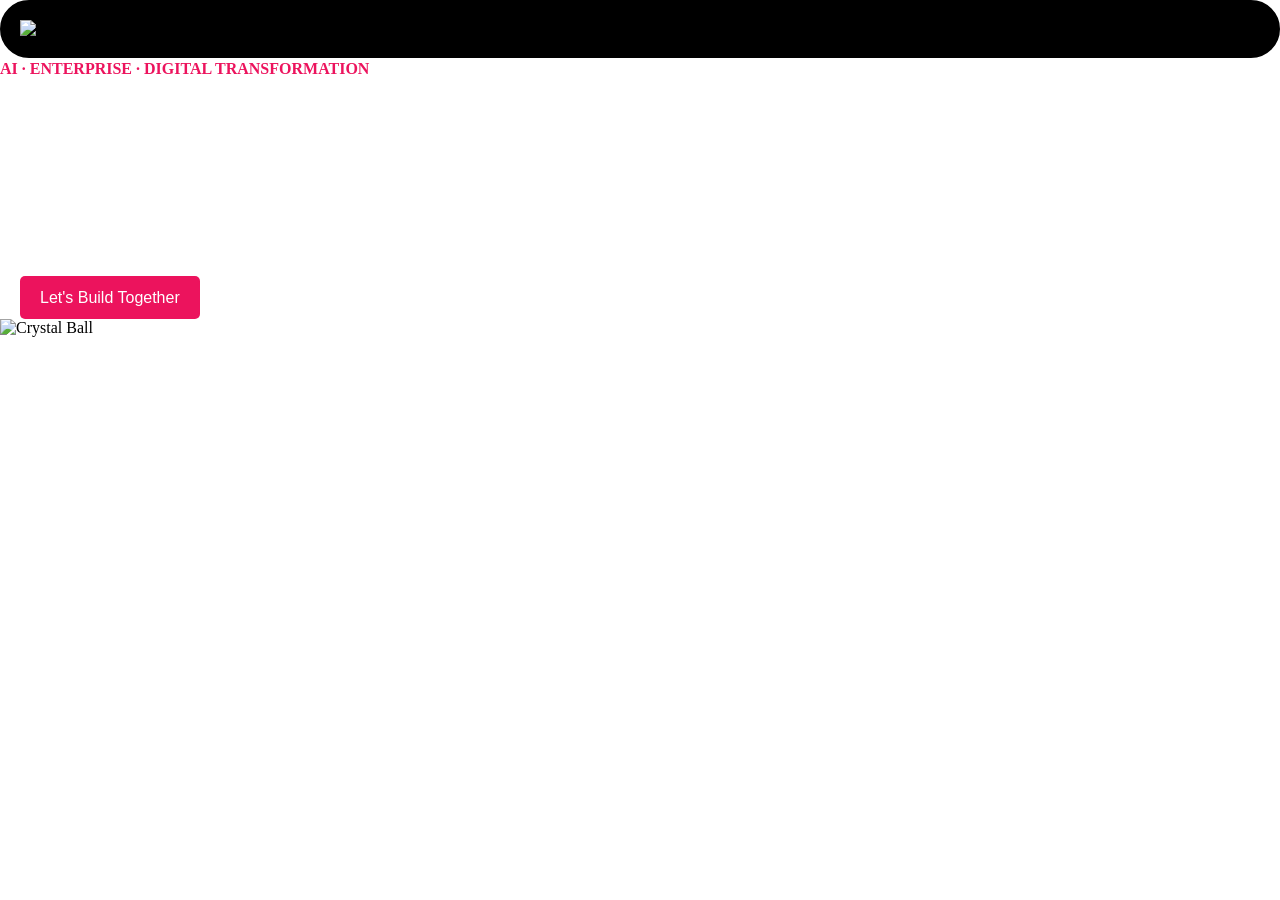
==== HTML/index.html @ 5e0576cd "make nav bar and hero section with some css" ====
<!DOCTYPE html>
<html lang="en">

<head>
    <meta charset="UTF-8">
    <meta name="viewport" content="width=device-width, initial-scale=1.0">
    <title>Horizonxt-Clone</title>
    <link rel="stylesheet" href="../CSS/style.css">
</head>

<body>
    <nav class="nav-bar">
        <div class="logo">
            <img src="https://horizonxt.tech/_next/static/media/logo.3b18220d.svg" alt="horizonXT logo">
        </div>
        <div class="menu-icon">
            <span></span>
            <span></span>
            <span></span>
        </div>
    </nav>
    <main class="hero-section">
        <div class="container">
            <div class="hero-content">
                <div class="info">
                    <strong class="tagline">AI · ENTERPRISE · DIGITAL TRANSFORMATION</strong>
                    <h1>Digital Transformations,<br>Built with Vision<span class="dot">.</span></h1>
                    <p class="description">
                        We empower ambitious companies to evolve fast — through tailored AI solutions, intuitive platforms, and digital strategies built to scale. We don't just consult, we build futures.
                    </p>
                    <div class="hero-btns">
                        <button class="btn-primary">Let's Build Together</button>
                        <button class="btn-secondary">Explore Services</button>
                    </div>
                </div>
                <div class="hero-image">
                    <img src="https://horizonxt.tech/_next/image?url=%2Fimages%2Fhero%2Fcrystal-ball.png&w=1080&q=75" alt="Crystal Ball">
                </div>
            </div>
        </div>
    </main>
</body>

</html>
---- CSS/style.css ----
*{
    margin: 0;
    padding: 0;
    

}
.nav-bar{
  border:20px solid black;
  border-radius: 40px;
  background-color: black;
  display: flex;
  justify-content: space-between;
  
}

.hero-section {
    background-image: url(https://horizonxt.tech/_next/image?url=%2Fimages%2Fhero%2Fhero-bg.jpg&w=1920&q=75);
    background-size: cover;
    

}
.hero-section .hero-content .crystal-ball img{
    position: relative;
    height: 300px;
    left: 70%;
}
.hero-section .hero-content strong{
      text-transform: uppercase;
    color: #ec135d;
    font-size: 16px;
    font-weight: 700;
    line-height: 22px;
}
.hero-section .hero-content h1{
    font-size: 48px;
    font-weight: 700;
    line-height: 60px;
    color: white;
}
.hero-section .hero-content p{
        letter-spacing: .2px;
    font-family: inherit;
    font-size: 20px;
    font-style: normal;
    font-weight: 500;
    line-height: 28px;
    color: white;

     /* --tw-gradient-position: to right in oklab;
    background-image: linear-gradient(var(--tw-gradient-stops));
    --tw-gradient-from: #b9b8b8;
    --tw-gradient-to: #595959;
    --tw-gradient-stops: var(--tw-gradient-via-stops);
    color: #0000;
    -webkit-background-clip: text;
    background-clip: text;
    display: inline-block; */
}
.hero-section .hero-content .btn{
    display: inline-flex;
     
}
.hero-content .info .hero-btns{

    margin-top: 20px;
    display: flex;
    gap: 20px;
    padding-left: 20px;


}
.hero-btns .btn-primary{
    background-color: #ec135d;
    color: white;
    padding: 10px 20px;
    border: none;
    border-radius: 5px;
    font-size: 16px;
    cursor: pointer;
}
.hero-btns .btn-secondary{
    border: 2px solid var(--border-white);
    color: var(--text-primary);
    cursor: pointer;
    background: 0 0;
    justify-content: center;
    align-items: center;
    padding: 14px 24px;
    transition: all 1.022s cubic-bezier(.25, .46, .45, .94);
    display: flex;
    color: white;
}
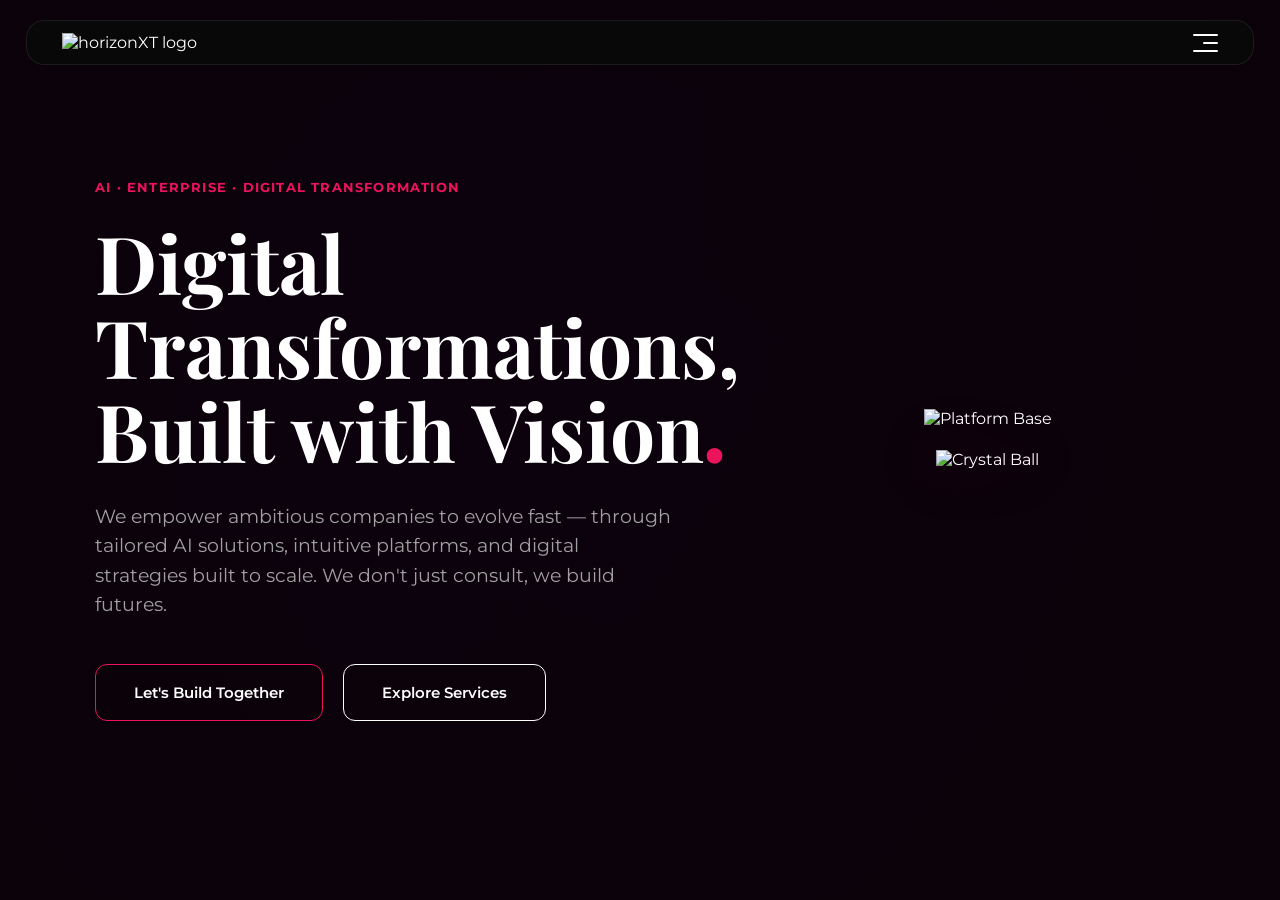
==== commit 2e5fc1d2: "final CSS polish: serif fonts, platform base for ball, and button effects" ====
--- a/HTML/index.html
+++ b/HTML/index.html
@@ -23,18 +23,23 @@
         <div class="container">
             <div class="hero-content">
                 <div class="info">
-                    <strong class="tagline">AI · ENTERPRISE · DIGITAL TRANSFORMATION</strong>
+                    <p class="tagline">AI · ENTERPRISE · DIGITAL TRANSFORMATION</p>
                     <h1>Digital Transformations,<br>Built with Vision<span class="dot">.</span></h1>
                     <p class="description">
                         We empower ambitious companies to evolve fast — through tailored AI solutions, intuitive platforms, and digital strategies built to scale. We don't just consult, we build futures.
                     </p>
                     <div class="hero-btns">
-                        <button class="btn-primary">Let's Build Together</button>
-                        <button class="btn-secondary">Explore Services</button>
+                        <a href="#" class="btn btn-primary">Let's Build Together</a>
+                        <a href="#" class="btn btn-secondary">Explore Services</a>
                     </div>
                 </div>
                 <div class="hero-image">
-                    <img src="https://horizonxt.tech/_next/image?url=%2Fimages%2Fhero%2Fcrystal-ball.png&w=1080&q=75" alt="Crystal Ball">
+                    <div class="ball-container">
+                        <img src="https://horizonxt.tech/_next/image?url=%2Fimages%2Fhero%2Fcrystal-ball.png&w=1080&q=75" alt="Crystal Ball" class="ball">
+                        <div class="platform">
+                            <img src="https://horizonxt.tech/_next/image?url=%2Fimages%2Fhero%2Fcrystal-ball-base.png&w=1080&q=75" alt="Platform Base" class="base">
+                        </div>
+                    </div>
                 </div>
             </div>
         </div>
--- a/CSS/style.css
+++ b/CSS/style.css
@@ -1,96 +1,225 @@
-*{
+﻿@import url('https://fonts.googleapis.com/css2?family=Montserrat:wght@400;500;600;700&family=Playfair+Display:wght@700&display=swap');
+
+* {
     margin: 0;
     padding: 0;
-    
-
-}
-.nav-bar{
-  border:20px solid black;
-  border-radius: 40px;
-  background-color: black;
-  display: flex;
-  justify-content: space-between;
-  
-}
-
+    box-sizing: border-box;
+    font-family: 'Montserrat', sans-serif;
+}
+
+body {
+    background-color: #0b0209;
+    color: white;
+    overflow-x: hidden;
+    background-image: radial-gradient(circle at 10% 20%, rgba(13, 1, 15, 1) 0%, rgba(10, 2, 10, 1) 90%);
+}
+
+.container {
+    max-width: 1250px;
+    margin: 0 auto;
+    padding: 0 40px;
+}
+
+/* Nav Bar Fixes */
+.nav-bar {
+    display: flex;
+    justify-content: space-between;
+    align-items: center;
+    background: rgba(10, 10, 10, 0.85);
+    backdrop-filter: blur(15px);
+    margin: 15px auto;
+    width: 96%;
+    max-width: 1400px;
+    padding: 12px 35px;
+    border-radius: 18px;
+    border: 1px solid rgba(255, 255, 255, 0.08);
+    position: fixed;
+    top: 5px;
+    left: 0;
+    right: 0;
+    z-index: 1000;
+}
+
+.logo img {
+    height: 32px;
+}
+
+.menu-icon {
+    display: flex;
+    flex-direction: column;
+    justify-content: center;
+    align-items: flex-end;
+    gap: 6px;
+    cursor: pointer;
+}
+
+.menu-icon span {
+    display: block;
+    width: 25px;
+    height: 2px;
+    background-color: white;
+    border-radius: 1px;
+}
+
+.menu-icon span:nth-child(2) {
+    width: 15px;
+}
+
+/* Hero Section Refined */
 .hero-section {
-    background-image: url(https://horizonxt.tech/_next/image?url=%2Fimages%2Fhero%2Fhero-bg.jpg&w=1920&q=75);
+    min-height: 100vh;
+    background-image: url('https://horizonxt.tech/_next/image?url=%2Fimages%2Fhero%2Fhero-bg.jpg&w=1920&q=75');
     background-size: cover;
-    
-
-}
-.hero-section .hero-content .crystal-ball img{
-    position: relative;
-    height: 300px;
-    left: 70%;
-}
-.hero-section .hero-content strong{
-      text-transform: uppercase;
+    background-position: center;
+    display: flex;
+    align-items: center;
+    position: relative;
+    overflow: hidden;
+}
+
+.hero-section::after {
+    content: '';
+    position: absolute;
+    inset: 0;
+    background: radial-gradient(circle at center, transparent 0%, rgba(11, 2, 9, 0.8) 100%);
+    pointer-events: none;
+}
+
+.hero-content {
+    display: flex;
+    align-items: center;
+    justify-content: space-between;
+    width: 100%;
+    position: relative;
+    z-index: 2;
+}
+
+.info {
+    flex: 1.2;
+    padding-right: 50px;
+}
+
+.tagline {
     color: #ec135d;
-    font-size: 16px;
     font-weight: 700;
-    line-height: 22px;
-}
-.hero-section .hero-content h1{
-    font-size: 48px;
+    text-transform: uppercase;
+    font-size: 13px;
+    letter-spacing: 1.2px;
+    margin-bottom: 25px;
+    display: block;
+}
+
+.info h1 {
+    font-size: 80px;
+    line-height: 1.05;
     font-weight: 700;
-    line-height: 60px;
-    color: white;
-}
-.hero-section .hero-content p{
-        letter-spacing: .2px;
-    font-family: inherit;
-    font-size: 20px;
-    font-style: normal;
-    font-weight: 500;
-    line-height: 28px;
-    color: white;
-
-     /* --tw-gradient-position: to right in oklab;
-    background-image: linear-gradient(var(--tw-gradient-stops));
-    --tw-gradient-from: #b9b8b8;
-    --tw-gradient-to: #595959;
-    --tw-gradient-stops: var(--tw-gradient-via-stops);
-    color: #0000;
-    -webkit-background-clip: text;
-    background-clip: text;
-    display: inline-block; */
-}
-.hero-section .hero-content .btn{
-    display: inline-flex;
-     
-}
-.hero-content .info .hero-btns{
-
-    margin-top: 20px;
+    margin-bottom: 25px;
+    color: white;
+    font-family: 'Playfair Display', serif;
+}
+
+.info h1 .dot {
+    color: #ec135d;
+}
+
+.description {
+    font-size: 19px;
+    line-height: 1.55;
+    color: #a0a0a0;
+    margin-bottom: 45px;
+    max-width: 580px;
+}
+
+.hero-btns {
     display: flex;
     gap: 20px;
-    padding-left: 20px;
-
-
-}
-.hero-btns .btn-primary{
-    background-color: #ec135d;
-    color: white;
-    padding: 10px 20px;
-    border: none;
-    border-radius: 5px;
-    font-size: 16px;
-    cursor: pointer;
-}
-.hero-btns .btn-secondary{
-    border: 2px solid var(--border-white);
-    color: var(--text-primary);
-    cursor: pointer;
-    background: 0 0;
+}
+
+.btn {
+    text-decoration: none;
+    padding: 18px 38px;
+    border-radius: 12px;
+    font-weight: 600;
+    font-size: 15px;
+    transition: all 0.3s cubic-bezier(0.4, 0, 0.2, 1);
+    display: inline-block;
+}
+
+.btn-primary {
+    background: rgba(11, 2, 9, 0.6);
+    color: white;
+    border: 1.5px solid #ec135d;
+}
+
+.btn-primary:hover {
+    background: #ec135d;
+    box-shadow: 0 0 25px rgba(236, 19, 93, 0.4);
+}
+
+.btn-secondary {
+    background: rgba(11, 2, 9, 0.6);
+    color: white;
+    border: 1.5px solid white;
+}
+
+.btn-secondary:hover {
+    background: white;
+    color: black;
+}
+
+/* Crystal Ball & Platform */
+.hero-image {
+    flex: 1;
+    display: flex;
     justify-content: center;
     align-items: center;
-    padding: 14px 24px;
-    transition: all 1.022s cubic-bezier(.25, .46, .45, .94);
-    display: flex;
-    color: white;
-}
-
-
-
-
+    position: relative;
+}
+
+.ball-container {
+    position: relative;
+    width: 100%;
+    max-width: 550px;
+    text-align: center;
+}
+
+.ball {
+    width: 320px;
+    height: auto;
+    position: relative;
+    z-index: 2;
+    animation: float 5s ease-in-out infinite;
+    filter: drop-shadow(0 0 30px rgba(236, 19, 93, 0.3));
+}
+
+.platform {
+    position: relative;
+    margin-top: -60px;
+    z-index: 1;
+}
+
+.base {
+    width: 550px;
+    height: auto;
+}
+
+@keyframes float {
+    0%, 100% { transform: translateY(0); }
+    50% { transform: translateY(-25px); }
+}
+
+@media (max-width: 992px) {
+    .container { padding: 0 20px; }
+    .hero-content {
+        flex-direction: column;
+        text-align: center;
+        padding-top: 100px;
+    }
+    .info { padding: 0; margin-bottom: 60px; }
+    .info h1 { font-size: 52px; }
+    .description { margin: 0 auto 40px auto; }
+    .hero-btns { justify-content: center; }
+    .ball { width: 240px; }
+    .base { width: 420px; }
+    .platform { margin-top: -45px; }
+}
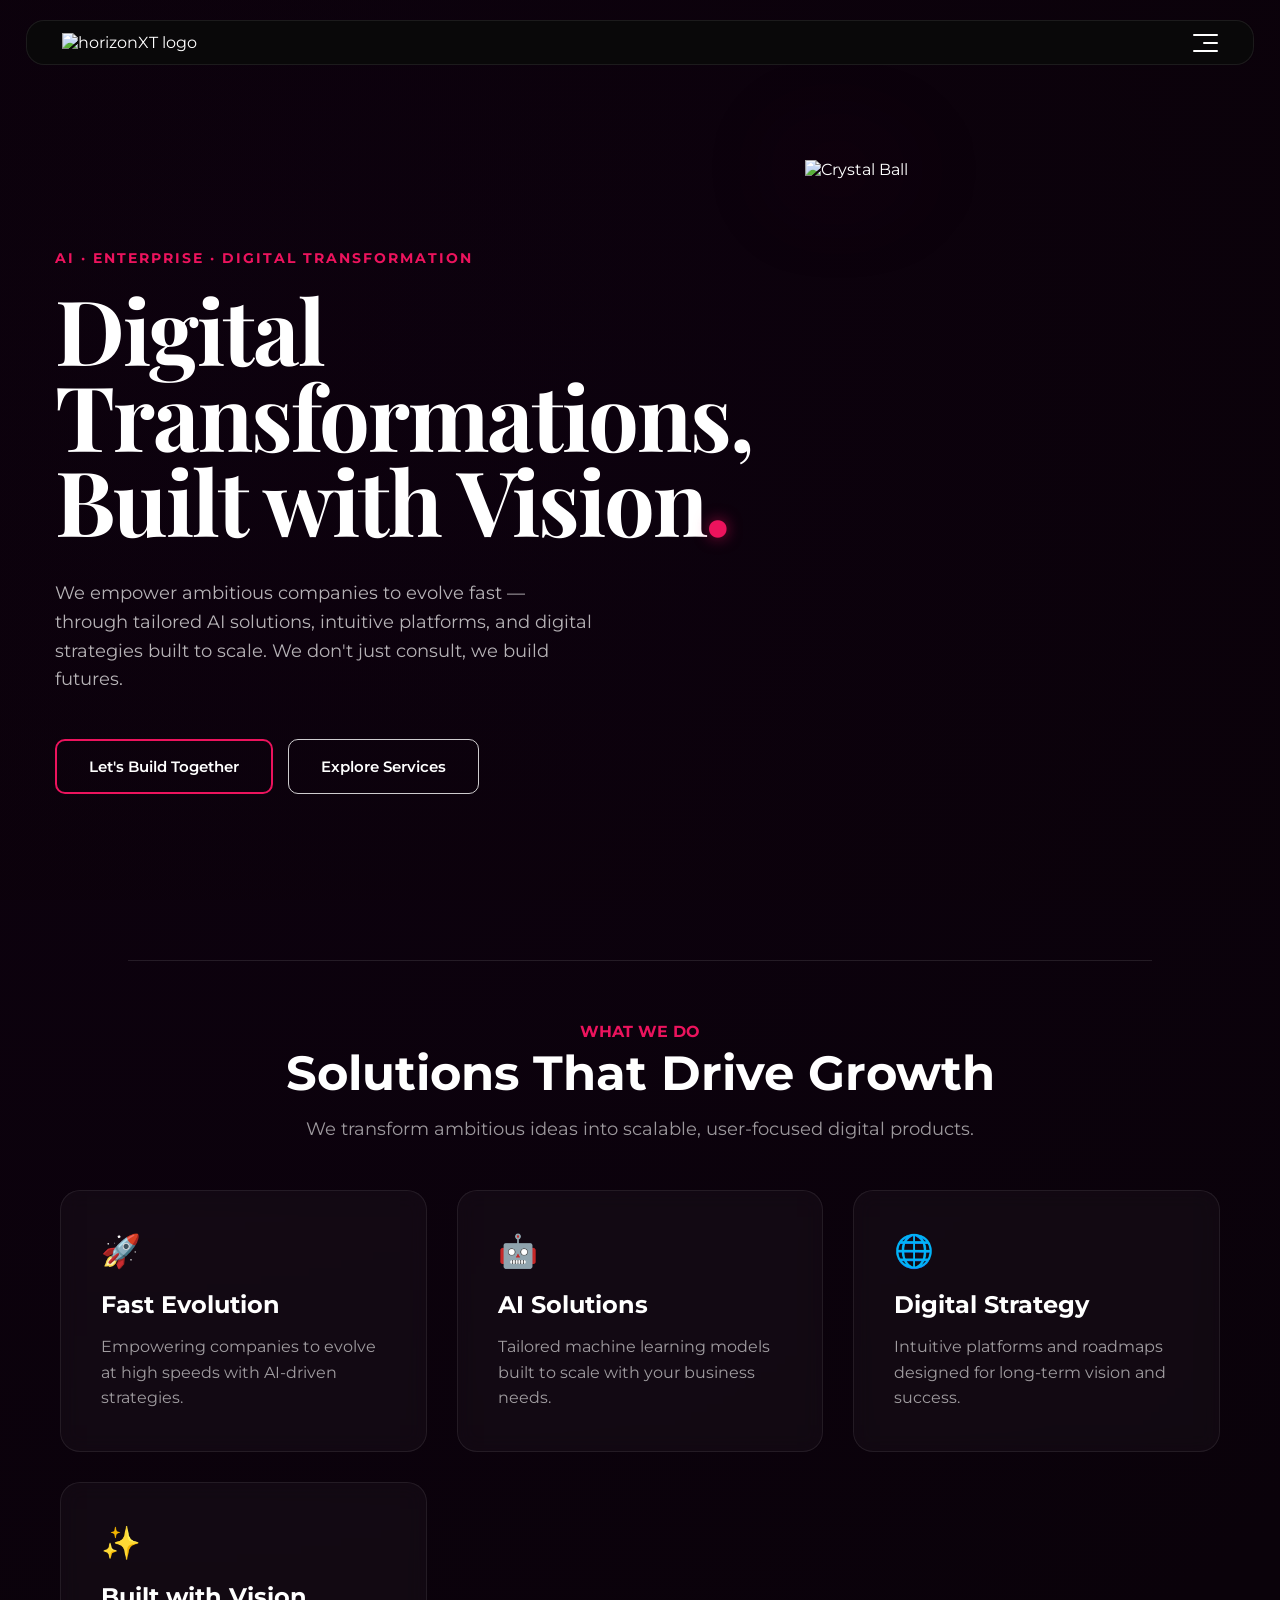
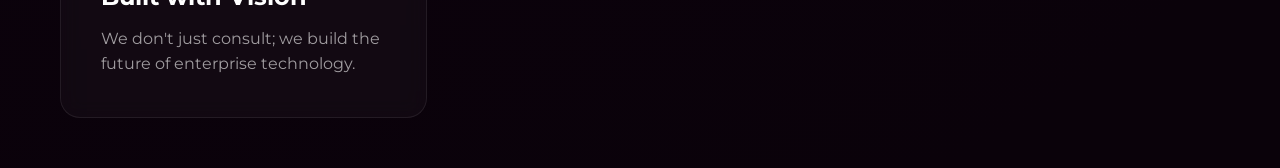
==== commit 1dfae9ee: "fix navbar with some update make hero section and start grid section" ====
--- a/HTML/index.html
+++ b/HTML/index.html
@@ -9,6 +9,7 @@
 </head>
 
 <body>
+    <!-- Nav Bar -->
     <nav class="nav-bar">
         <div class="logo">
             <img src="https://horizonxt.tech/_next/static/media/logo.3b18220d.svg" alt="horizonXT logo">
@@ -19,6 +20,7 @@
             <span></span>
         </div>
     </nav>
+    <!-- Hero Section -->
     <main class="hero-section">
         <div class="container">
             <div class="hero-content">
@@ -29,21 +31,51 @@
                         We empower ambitious companies to evolve fast — through tailored AI solutions, intuitive platforms, and digital strategies built to scale. We don't just consult, we build futures.
                     </p>
                     <div class="hero-btns">
-                        <a href="#" class="btn btn-primary">Let's Build Together</a>
-                        <a href="#" class="btn btn-secondary">Explore Services</a>
+                        <button class="btn btn-primary">Let's Build Together</button>
+                        <button class="btn btn-secondary">Explore Services</button>
                     </div>
                 </div>
                 <div class="hero-image">
-                    <div class="ball-container">
-                        <img src="https://horizonxt.tech/_next/image?url=%2Fimages%2Fhero%2Fcrystal-ball.png&w=1080&q=75" alt="Crystal Ball" class="ball">
-                        <div class="platform">
-                            <img src="https://horizonxt.tech/_next/image?url=%2Fimages%2Fhero%2Fcrystal-ball-base.png&w=1080&q=75" alt="Platform Base" class="base">
+                    
+                        <div class="crystal-ball">
+                            <img src="https://horizonxt.tech/_next/image?url=%2Fimages%2Fhero%2Fcrystal-ball.png&w=1080&q=75" alt="Crystal Ball">
                         </div>
-                    </div>
+                    
                 </div>
             </div>
         </div>
     </main>
+    <div class="divider"></div>
+    <div class="section">
+        <div class="txt-center">
+            <h2 class="section-label">What We Do</h2>
+            <h2 class="section-title">Solutions That Drive Growth</h2>
+            <p class="section-description">We transform ambitious ideas into scalable, user-focused digital products.</p>
+        </div>
+        <div class="grid">
+            <div class="grid-item">
+                <span class="icon">🚀</span>
+                <h3>Fast Evolution</h3>
+                <p>Empowering companies to evolve at high speeds with AI-driven strategies.</p>
+            </div>
+            <div class="grid-item">
+                <span class="icon">🤖</span>
+                <h3>AI Solutions</h3>
+                <p>Tailored machine learning models built to scale with your business needs.</p>
+            </div>
+            <div class="grid-item">
+                <span class="icon">🌐</span>
+                <h3>Digital Strategy</h3>
+                <p>Intuitive platforms and roadmaps designed for long-term vision and success.</p>
+            </div>
+            <div class="grid-item">
+                <span class="icon">✨</span>
+                <h3>Built with Vision</h3>
+                <p>We don't just consult; we build the future of enterprise technology.</p>
+            </div>
+        </div>
+    </div>
+
 </body>
 
 </html>
--- a/CSS/style.css
+++ b/CSS/style.css
@@ -67,6 +67,7 @@
 
 /* Hero Section Refined */
 .hero-section {
+  
     min-height: 100vh;
     background-image: url('https://horizonxt.tech/_next/image?url=%2Fimages%2Fhero%2Fhero-bg.jpg&w=1920&q=75');
     background-size: cover;
@@ -75,91 +76,98 @@
     align-items: center;
     position: relative;
     overflow: hidden;
+    padding-top: 100px; /* Space for fixed nav */
 }
 
 .hero-section::after {
     content: '';
     position: absolute;
     inset: 0;
-    background: radial-gradient(circle at center, transparent 0%, rgba(11, 2, 9, 0.8) 100%);
+    background: radial-gradient(circle at center, transparent 0%, rgba(11, 2, 9, 0.4) 100%);
     pointer-events: none;
 }
 
 .hero-content {
-    display: flex;
+      display: flex;
     align-items: center;
     justify-content: space-between;
     width: 100%;
     position: relative;
     z-index: 2;
+    padding-bottom: 50px;
+  
 }
 
 .info {
-    flex: 1.2;
-    padding-right: 50px;
+  margin-top: 8%;
+    flex: 1;
+    padding-right: 20px;
 }
 
 .tagline {
     color: #ec135d;
     font-weight: 700;
     text-transform: uppercase;
-    font-size: 13px;
-    letter-spacing: 1.2px;
-    margin-bottom: 25px;
+    font-size: 14px;
+    letter-spacing: 2px;
+    margin-bottom: 20px;
     display: block;
 }
 
 .info h1 {
-    font-size: 80px;
-    line-height: 1.05;
+    font-size: 90px;
+    letter-spacing: -2px;
+    line-height: 0.95;
     font-weight: 700;
-    margin-bottom: 25px;
+    margin-bottom: 30px;
     color: white;
     font-family: 'Playfair Display', serif;
 }
 
 .info h1 .dot {
     color: #ec135d;
+    text-shadow: 0 0 15px rgba(236, 19, 93, 0.6);
 }
 
 .description {
-    font-size: 19px;
-    line-height: 1.55;
-    color: #a0a0a0;
+    font-size: 18px;
+    line-height: 1.6;
+    color: rgba(255, 255, 255, 0.7);
     margin-bottom: 45px;
-    max-width: 580px;
+    max-width: 540px;
 }
 
 .hero-btns {
     display: flex;
-    gap: 20px;
+    gap: 15px;
 }
 
 .btn {
     text-decoration: none;
-    padding: 18px 38px;
-    border-radius: 12px;
+    padding: 16px 32px;
+    border-radius: 10px;
     font-weight: 600;
     font-size: 15px;
-    transition: all 0.3s cubic-bezier(0.4, 0, 0.2, 1);
+    transition: all 0.3s ease;
     display: inline-block;
 }
 
 .btn-primary {
-    background: rgba(11, 2, 9, 0.6);
-    color: white;
-    border: 1.5px solid #ec135d;
+    background: transparent;
+    color: white;
+    border: 2px solid #ec135d;
+
 }
 
 .btn-primary:hover {
     background: #ec135d;
-    box-shadow: 0 0 25px rgba(236, 19, 93, 0.4);
+    box-shadow: 0 0 20px rgba(236, 19, 93, 0.4);
 }
 
 .btn-secondary {
-    background: rgba(11, 2, 9, 0.6);
-    color: white;
-    border: 1.5px solid white;
+    background: transparent;
+    color: white;
+    border: 1px solid rgba(255, 255, 255, 0.8);
 }
 
 .btn-secondary:hover {
@@ -167,35 +175,195 @@
     color: black;
 }
 
-/* Crystal Ball & Platform */
-.hero-image {
-    flex: 1;
-    display: flex;
-    justify-content: center;
-    align-items: center;
+/* Crystal Ball & Platform Visuals */
+
+.crystal-ball {
     position: relative;
-}
-
-.ball-container {
-    position: relative;
+    z-index: 5;
+    animation: float 4s ease-in-out infinite;
+    width: 420px;
+    height: 700px;
+    margin-bottom: -70px; /* Pull it down onto the platform */
+}
+
+.crystal-ball img {
     width: 100%;
-    max-width: 550px;
+    height: 100%;
+    display: block;
+    filter: drop-shadow(0 0 50px rgba(236, 19, 93, 0.5));
+}
+.divider{
+    height: 1px;
+    background: rgba(255, 255, 255, 0.1);
+    margin: 60px auto;
+    width: 80%;
+}
+.txt-center{
     text-align: center;
 }
-
-.ball {
-    width: 320px;
-    height: auto;
-    position: relative;
-    z-index: 2;
-    animation: float 5s ease-in-out infinite;
-    filter: drop-shadow(0 0 30px rgba(236, 19, 93, 0.3));
-}
-
-.platform {
-    position: relative;
-    margin-top: -60px;
+.section-label{
+   text-transform: uppercase;
+    color: #ec135d;
+    font-size: 16px;
+    font-weight: 700;
+    line-height: 22px;
+}
+.section-title{
+  color: #fff;
+    font-family: var(--font-serif);
+    font-size: 48px;
+    font-style: normal;
+    font-weight: 700;
+    line-height: 60px;
+}
+.section-description {
+    color: rgba(255, 255, 255, 0.6);
+    font-size: 18px;
+    max-width: 700px;
+    margin: 15px auto 50px auto;
+}
+
+.grid {
+    display: grid;
+    grid-template-columns: repeat(auto-fit, minmax(280px, 1fr));
+    gap: 30px;
+    max-width: 1200px;
+    margin: 50px auto;
+    padding: 0 20px;
+}
+
+.grid-item {
+    background: rgba(255, 255, 255, 0.03);
+    border: 1px solid rgba(255, 255, 255, 0.08);
+    border-radius: 20px;
+    padding: 40px;
+    transition: all 0.4s ease;
+    text-align: left;
+    backdrop-filter: blur(10px);
+}
+
+.grid-item:hover {
+    background: rgba(255, 255, 255, 0.06);
+    border-color: #ec135d;
+    transform: translateY(-10px);
+}
+
+.grid-item .icon {
+    font-size: 32px;
+    margin-bottom: 20px;
+    display: block;
+}
+
+.grid-item h3 {
+    color: white;
+    font-size: 24px;
+    margin-bottom: 15px;
+}
+
+.grid-item p {
+    color: rgba(255, 255, 255, 0.6);
+    line-height: 1.6;
+}
+
+
+
+
+
+
+
+
+
+
+
+
+
+
+
+
+
+
+
+
+
+
+
+
+
+
+
+
+
+
+
+
+
+
+
+
+
+
+
+
+/* Float Animation */
+@keyframes float {
+    0% { transform: translateY(0px) rotate(0deg); }
+    50% { transform: translateY(-25px) rotate(1deg); }
+    100% { transform: translateY(0px) rotate(0deg); }
+}
+
+/* Glow Effect behind the ball */
+.visual-container::before {
+    content: '';
+    position: absolute;
+    top: 20%;
+    left: 50%;
+    transform: translate(-50%, -50%);
+    width: 300px;
+    height: 300px;
+    background: radial-gradient(circle, rgba(236, 19, 93, 0.25) 0%, transparent 70%);
     z-index: 1;
+    filter: blur(40px);
+}
+
+/* Responsive adjustments */
+@media (max-width: 1024px) {
+    .info h1 {
+        font-size: 60px;
+    }
+    .hero-content {
+        flex-direction: column;
+        text-align: center;
+        gap: 60px;
+    }
+    .info {
+        padding-right: 0;
+        display: flex;
+        flex-direction: column;
+        align-items: center;
+    }
+    .hero-image {
+        justify-content: center;
+        padding-right: 0;
+    }
+}
+
+@media (max-width: 768px) {
+    .info h1 {
+        font-size: 45px;
+    }
+    .nav-bar {
+        padding: 10px 20px;
+    }
+    .container {
+        padding: 0 20px;
+    }
+    .crystal-ball {
+        width: 280px;
+    }
+    .platform {
+        width: 350px;
+        margin-top: -80px;
+    }
 }
 
 .base {
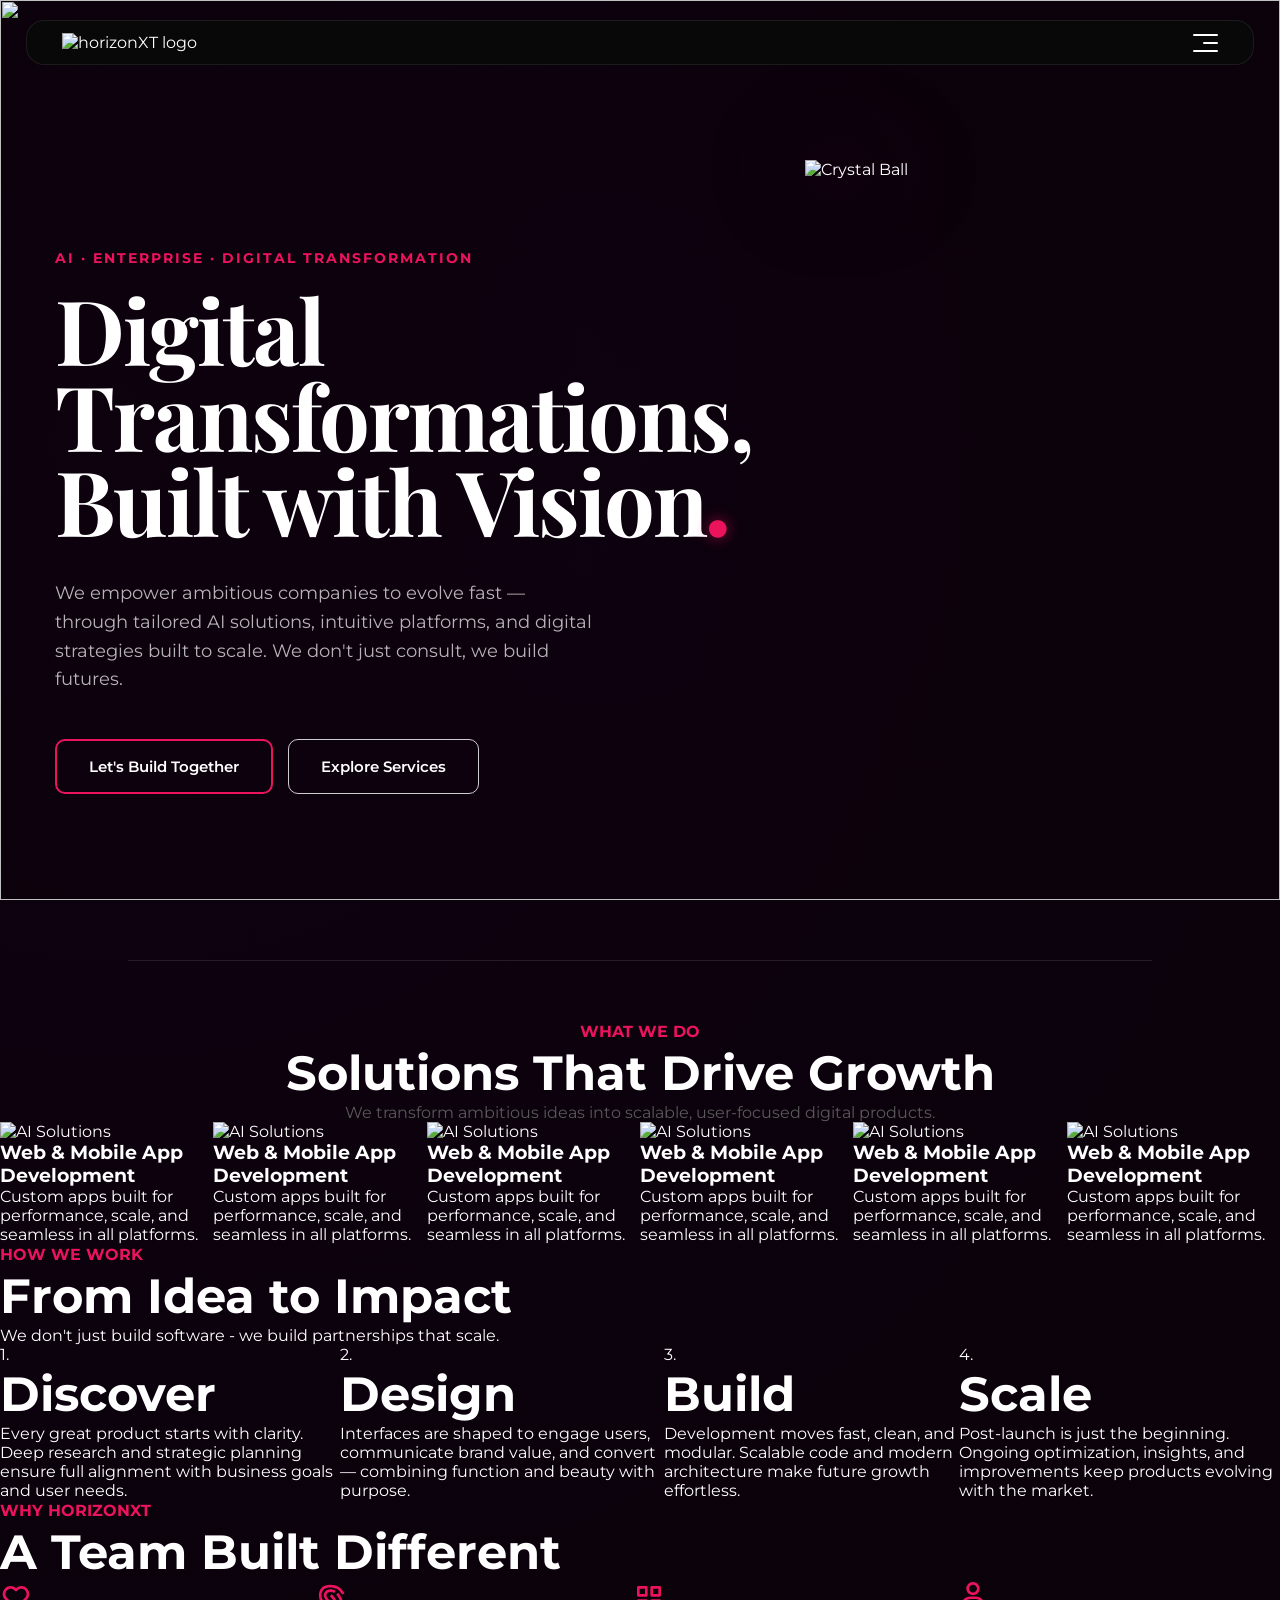
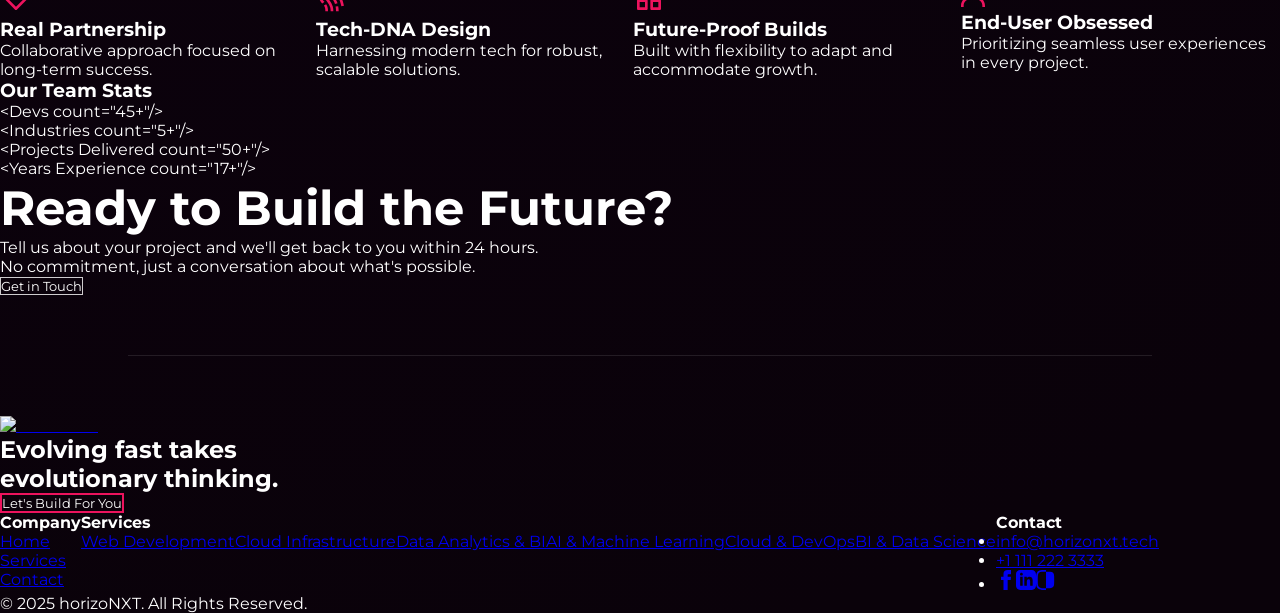
==== commit 8acb1261: "make footer section in html not in css and copy this project code form original project throgh inspe" ====
--- a/HTML/index.html
+++ b/HTML/index.html
@@ -28,7 +28,8 @@
                     <p class="tagline">AI · ENTERPRISE · DIGITAL TRANSFORMATION</p>
                     <h1>Digital Transformations,<br>Built with Vision<span class="dot">.</span></h1>
                     <p class="description">
-                        We empower ambitious companies to evolve fast — through tailored AI solutions, intuitive platforms, and digital strategies built to scale. We don't just consult, we build futures.
+                        We empower ambitious companies to evolve fast — through tailored AI solutions, intuitive
+                        platforms, and digital strategies built to scale. We don't just consult, we build futures.
                     </p>
                     <div class="hero-btns">
                         <button class="btn btn-primary">Let's Build Together</button>
@@ -36,45 +37,474 @@
                     </div>
                 </div>
                 <div class="hero-image">
-                    
-                        <div class="crystal-ball">
-                            <img src="https://horizonxt.tech/_next/image?url=%2Fimages%2Fhero%2Fcrystal-ball.png&w=1080&q=75" alt="Crystal Ball">
-                        </div>
-                    
+
+                    <div class="crystal-ball">
+                        <img src="https://horizonxt.tech/_next/image?url=%2Fimages%2Fhero%2Fcrystal-ball.png&w=1080&q=75"
+                            alt="Crystal Ball">
+                    </div>
+
                 </div>
             </div>
         </div>
     </main>
     <div class="divider"></div>
+    <!-- Content Section -->
     <div class="section">
         <div class="txt-center">
             <h2 class="section-label">What We Do</h2>
             <h2 class="section-title">Solutions That Drive Growth</h2>
-            <p class="section-description">We transform ambitious ideas into scalable, user-focused digital products.</p>
+            <p class="section-description">We transform ambitious ideas into scalable, user-focused digital products.
+            </p>
         </div>
         <div class="grid">
-            <div class="grid-item">
-                <span class="icon">🚀</span>
-                <h3>Fast Evolution</h3>
-                <p>Empowering companies to evolve at high speeds with AI-driven strategies.</p>
-            </div>
-            <div class="grid-item">
-                <span class="icon">🤖</span>
-                <h3>AI Solutions</h3>
-                <p>Tailored machine learning models built to scale with your business needs.</p>
-            </div>
-            <div class="grid-item">
-                <span class="icon">🌐</span>
-                <h3>Digital Strategy</h3>
-                <p>Intuitive platforms and roadmaps designed for long-term vision and success.</p>
-            </div>
-            <div class="grid-item">
-                <span class="icon">✨</span>
-                <h3>Built with Vision</h3>
-                <p>We don't just consult; we build the future of enterprise technology.</p>
+            <div class="card1">
+                <img src="https://horizonxt.tech/_next/image?url=%2Fimages%2Fwhat-we-do%2Fcard-1-raw.png&w=1080&q=75"
+                    alt="AI Solutions">
+                <h3>Web & Mobile App Development</h3>
+                <p>Custom apps built for performance, scale, and seamless in all platforms.</p>
+            </div>
+            <div class="card2">
+                <img src="https://horizonxt.tech/_next/image?url=%2Fimages%2Fservices%2Fconsulting.jpg&w=1080&q=75"
+                    alt="AI Solutions">
+                <h3>Web & Mobile App Development</h3>
+                <p>Custom apps built for performance, scale, and seamless in all platforms.</p>
+            </div>
+            <div class="card3">
+                <img src="	https://horizonxt.tech/_next/image?url=%2Fimages%2Fservices%2Fcloud.jpg&w=1080&q=75"
+                    alt="AI Solutions">
+                <h3>Web & Mobile App Development</h3>
+                <p>Custom apps built for performance, scale, and seamless in all platforms.</p>
+            </div>
+            <br>
+            <div class="card4">
+                <img src="	https://horizonxt.tech/_next/image?url=%2Fimages%2Fservices%2Fcloud.jpg&w=1080&q=75"
+                    alt="AI Solutions">
+                <h3>Web & Mobile App Development</h3>
+                <p>Custom apps built for performance, scale, and seamless in all platforms.</p>
+            </div>
+            <div class="card5">
+                <img src="	https://horizonxt.tech/_next/image?url=%2Fimages%2Fservices%2Fai.jpg&w=1080&q=75"
+                    alt="AI Solutions">
+                <h3>Web & Mobile App Development</h3>
+                <p>Custom apps built for performance, scale, and seamless in all platforms.</p>
+            </div>
+            <div class="card6">
+                <img src="https://horizonxt.tech/_next/image?url=%2Fimages%2Fservices%2Fsecurity.jpg&w=1080&q=75"
+                    alt="AI Solutions">
+                <h3>Web & Mobile App Development</h3>
+                <p>Custom apps built for performance, scale, and seamless in all platforms.</p>
             </div>
         </div>
     </div>
+    <!-- Section -->
+    <section id="how-we-do-it">
+        <div class="content-container relative h-full flex flex-col items-center gap-5 md:gap-8 lg:gap-10">
+            <div class="text-center"><strong class="section-label">HOW WE WORK</strong>
+                <h2 class="section-title mb-4">From Idea to Impact</h2>
+                <p class="text-gradient section-decription">We don't just build software - we build partnerships that
+                    scale.</p>
+            </div>
+            <div class="grid grid-cols-1 md:grid-cols-2 lg:grid-cols-4 gap-y-5 lg:gap-[24px] w-full lg:w-auto">
+                <div
+                    class="group flex flex-col justify-between gap-y-4 h-auto w-auto md:h-[230px] lg:h-[257px] lg:w-[220px]">
+                    <div
+                        class="origin-top-left transition-all duration-300 ease-out scale-100 md:group-hover:scale-85 flex flex-col gap-y-4">
+                        <div class=""><span
+                                class="font-heading font-bold text-2xl md:text-3xl lg:text-4xl leading-7 md:leading-10 lg:leading-12.5 text-white block">1<span
+                                    class="transition-colors duration-300 ease-out text-accent md:text-white md:group-hover:text-accent">.</span></span>
+                            <h3 class="section-title !leading-[100%] md:!leading-[50px]">Discover</h3>
+                        </div>
+                        <p
+                            class="text-sm font-normal text-muted group-hover:text-white md:text-base leading-[130%] md:leading-[22px]">
+                            Every great product starts with clarity. Deep research and strategic planning ensure full
+                            alignment with business goals and user needs.</p>
+                        <div
+                            class="md:w-8 h-0.5 md:bg-white bg-accent rounded-sm transition-all duration-300 ease-out w-full md:group-hover:w-full md:group-hover:bg-accent">
+                        </div>
+                    </div>
+                </div>
+                <div
+                    class="group flex flex-col justify-between gap-y-4 h-auto w-auto md:h-[230px] lg:h-[257px] lg:w-[220px]">
+                    <div
+                        class="origin-top-left transition-all duration-300 ease-out scale-100 md:group-hover:scale-85 flex flex-col gap-y-4">
+                        <div class=""><span
+                                class="font-heading font-bold text-2xl md:text-3xl lg:text-4xl leading-7 md:leading-10 lg:leading-12.5 text-white block">2<span
+                                    class="transition-colors duration-300 ease-out text-accent md:text-white md:group-hover:text-accent">.</span></span>
+                            <h3 class="section-title !leading-[100%] md:!leading-[50px]">Design</h3>
+                        </div>
+                        <p
+                            class="text-sm font-normal text-muted group-hover:text-white md:text-base leading-[130%] md:leading-[22px]">
+                            Interfaces are shaped to engage users, communicate brand value, and convert — combining
+                            function and beauty with purpose.</p>
+                        <div
+                            class="md:w-8 h-0.5 md:bg-white bg-accent rounded-sm transition-all duration-300 ease-out w-full md:group-hover:w-full md:group-hover:bg-accent">
+                        </div>
+                    </div>
+                </div>
+                <div
+                    class="group flex flex-col justify-between gap-y-4 h-auto w-auto md:h-[230px] lg:h-[257px] lg:w-[220px]">
+                    <div
+                        class="origin-top-left transition-all duration-300 ease-out scale-100 md:group-hover:scale-85 flex flex-col gap-y-4">
+                        <div class=""><span
+                                class="font-heading font-bold text-2xl md:text-3xl lg:text-4xl leading-7 md:leading-10 lg:leading-12.5 text-white block">3<span
+                                    class="transition-colors duration-300 ease-out text-accent md:text-white md:group-hover:text-accent">.</span></span>
+                            <h3 class="section-title !leading-[100%] md:!leading-[50px]">Build</h3>
+                        </div>
+                        <p
+                            class="text-sm font-normal text-muted group-hover:text-white md:text-base leading-[130%] md:leading-[22px]">
+                            Development moves fast, clean, and modular. Scalable code and modern architecture make
+                            future growth effortless.</p>
+                        <div
+                            class="md:w-8 h-0.5 md:bg-white bg-accent rounded-sm transition-all duration-300 ease-out w-full md:group-hover:w-full md:group-hover:bg-accent">
+                        </div>
+                    </div>
+                </div>
+                <div
+                    class="group flex flex-col justify-between gap-y-4 h-auto w-auto md:h-[230px] lg:h-[257px] lg:w-[220px]">
+                    <div
+                        class="origin-top-left transition-all duration-300 ease-out scale-100 md:group-hover:scale-85 flex flex-col gap-y-4">
+                        <div class=""><span
+                                class="font-heading font-bold text-2xl md:text-3xl lg:text-4xl leading-7 md:leading-10 lg:leading-12.5 text-white block">4<span
+                                    class="transition-colors duration-300 ease-out text-accent md:text-white md:group-hover:text-accent">.</span></span>
+                            <h3 class="section-title !leading-[100%] md:!leading-[50px]">Scale</h3>
+                        </div>
+                        <p
+                            class="text-sm font-normal text-muted group-hover:text-white md:text-base leading-[130%] md:leading-[22px]">
+                            Post-launch is just the beginning. Ongoing optimization, insights, and improvements keep
+                            products evolving with the market.</p>
+                        <div
+                            class="md:w-8 h-0.5 md:bg-white bg-accent rounded-sm transition-all duration-300 ease-out w-full md:group-hover:w-full md:group-hover:bg-accent">
+                        </div>
+                    </div>
+                </div>
+            </div>
+        </div>
+    </section>
+
+    <section id="what-drives-us">
+        <div class="flex justify-center px-4 md:px-6 lg:px-0">
+            <div class="relative h-auto w-83.75 md:w-full md:max-w-262">
+                <div class="absolute inset-0 -z-10  h-full pointer-events-none"><img alt="" decoding="async"
+                        data-nimg="fill" class="hidden md:block object-contain w-full"
+                        src="/images/global/subtractDesktop.svg"
+                        style="position: absolute; height: 100%; width: 100%; inset: 0px; color: transparent;"><img
+                        alt="" decoding="async" data-nimg="fill" class="block md:hidden object-stretch"
+                        src="/images/global/subtractMobile.svg"
+                        style="position: absolute; height: 100%; width: 100%; inset: 0px; color: transparent;"></div>
+                <div class="relative z-10 flex flex-col items-center gap-y-8 md:gap-y-10 px-5 py-6 md:px-12 md:py-10">
+                    <div class="flex flex-col gap-4 items-center text-center gap-0 pt-6 md:pt-0"><strong
+                            class="section-label">WHY HORIZONXT</strong>
+                        <h2 class="section-title">A Team Built Different</h2>
+                    </div>
+                    <div
+                        class="grid grid-cols-1 sm:grid-cols-2 lg:grid-cols-4 md:gap-x-6 gap-y-8 w-full px-5 pb-6 md:px-0 md:pb-0">
+                        <div
+                            class="flex flex-col items-center gap-3 md:gap-4 transition-all duration-300 ease-out w-[233px] md:w-auto mx-auto">
+                            <div class="flex flex-col items-center gap-4">
+                                <div
+                                    class="w-14 h-14 md:w-[78px] md:h-[78px] flex items-center justify-center transition-all duration-300 ease-out ">
+                                    <div class="
+        relative w-14 h-14 md:w-16 md:h-16
+        transition-all duration-300 ease-out card-border-gradient
+        rotate-45 shrink-0 rounded-[16px] flex items-center justify-center
+        
+      ">
+                                        <div class="flex items-center justify-center -rotate-45 w-8 h-8"><svg
+                                                xmlns="http://www.w3.org/2000/svg" width="32" height="32"
+                                                viewBox="0 0 32 32" fill="none" class="transition-colors duration-300">
+                                                <path
+                                                    d="M16.0006 6.12714C14.5286 4.7858 12.6513 4.0498 10.6726 4.0498C8.56863 4.0498 6.57663 4.88047 5.05529 6.3938C1.91796 9.54447 1.91929 14.4725 5.05796 17.6098L14.834 27.3858C15.0606 27.7845 15.498 28.0418 16.0006 28.0418C16.43 28.0418 16.8126 27.8245 17.0566 27.4965L26.9433 17.6098C30.082 14.4711 30.082 9.54447 26.9406 6.38847C25.4246 4.88047 23.4326 4.0498 21.3286 4.0498C19.3513 4.0498 17.4726 4.7858 16.0006 6.12714ZM25.0553 8.2738C27.1393 10.3685 27.1406 13.6405 25.058 15.7245L16.0006 24.7818L6.94329 15.7245C4.86063 13.6405 4.86196 10.3685 6.94063 8.27914C7.95396 7.27114 9.27929 6.71647 10.6726 6.71647C12.066 6.71647 13.386 7.27114 14.3913 8.27647L15.058 8.94314C15.5793 9.46447 16.422 9.46447 16.9433 8.94314L17.61 8.27647C19.626 6.26447 23.042 6.2698 25.0553 8.2738Z"
+                                                    fill="#EC135D"></path>
+                                            </svg></div>
+                                    </div>
+                                </div>
+                                <h3
+                                    class="font-serif text-lg md:text-[24px] font-extrabold text-center leading-[120%] text-white w-[233px] md:w-auto mx-auto">
+                                    Real Partnership</h3>
+                            </div>
+                            <p
+                                class="text-sm md:text-base leading-[130%] font-medium md:font-normal text-center text-muted md:leading-[22px] tracking-[0.01em] md:tracking-[0.16px] text-clip w-58.25 md:w-auto mx-auto line-clamp-3">
+                                Collaborative approach focused on long-term success.</p>
+                        </div>
+                        <div
+                            class="flex flex-col items-center gap-3 md:gap-4 transition-all duration-300 ease-out w-[233px] md:w-auto mx-auto">
+                            <div class="flex flex-col items-center gap-4">
+                                <div
+                                    class="w-14 h-14 md:w-[78px] md:h-[78px] flex items-center justify-center transition-all duration-300 ease-out ">
+                                    <div class="
+        relative w-14 h-14 md:w-16 md:h-16
+        transition-all duration-300 ease-out card-border-gradient
+        rotate-45 shrink-0 rounded-[16px] flex items-center justify-center
+        
+      ">
+                                        <div class="flex items-center justify-center -rotate-45 w-8 h-8"><svg
+                                                xmlns="http://www.w3.org/2000/svg" width="32" height="32"
+                                                viewBox="0 0 32 32" fill="none" class="transition-colors duration-300">
+                                                <path
+                                                    d="M7.9468 23.5656C9.3308 25.775 9.3308 27.423 9.3308 29.3336H11.9975C11.9975 27.3056 11.9975 25.0083 10.2068 22.1483L7.9468 23.5656ZM22.0028 4.51631C18.6335 2.54697 10.0641 1.23497 5.70546 5.74031C1.2148 10.3816 2.7068 17.8363 5.7068 20.9296C5.86413 21.0923 6.03213 21.235 6.1988 21.3736C6.2948 21.455 6.39346 21.5283 6.47213 21.619L8.46413 19.8456C8.2988 19.659 8.10546 19.4923 7.90546 19.3243C7.80946 19.2443 7.7108 19.1656 7.62013 19.0736C5.4068 16.7923 4.2788 11.051 7.62146 7.59631C10.9881 4.11497 18.3788 5.49097 20.6575 6.82164C24.2455 8.91364 26.1201 12.5656 26.1361 12.599L28.5215 11.4056C28.4348 11.2256 26.2975 7.02031 22.0028 4.51631Z"
+                                                    fill="#EC135D"></path>
+                                                <path
+                                                    d="M12.4533 17.0962C11.0799 15.4162 10.0706 14.0068 10.5973 12.4215C10.9479 11.3748 11.6813 10.6548 12.7799 10.2828C14.4119 9.73616 16.6733 10.0695 18.1666 11.0842L19.6639 8.87882C17.4666 7.38549 14.3546 6.93616 11.9253 7.75749C10.0479 8.39216 8.67859 9.75082 8.06925 11.5788C7.03459 14.6828 9.13458 17.2508 10.3893 18.7855C10.5879 19.0295 10.7759 19.2575 10.9346 19.4682C14.6666 24.4308 14.6666 26.8122 14.6666 29.3335H17.3333C17.3333 26.6188 17.3333 23.5402 13.0653 17.8655C12.8866 17.6282 12.6773 17.3708 12.4533 17.0962ZM20.1746 12.6375C22.6213 14.9895 24.2199 18.5668 25.3599 24.2388L27.9746 23.7122C26.7226 17.4748 24.8866 13.4655 22.0239 10.7148L20.1746 12.6375Z"
+                                                    fill="#EC135D"></path>
+                                                <path
+                                                    d="M15.4085 12.2251L13.9219 14.4384C13.9579 14.4638 17.5365 16.9451 18.9899 22.0704L21.5552 21.3438C19.8232 15.2344 15.5872 12.3451 15.4085 12.2251ZM19.5845 24.6118C19.8645 26.1691 20.0005 27.7131 20.0005 29.3331H22.6672C22.6672 27.5531 22.5179 25.8558 22.2099 24.1398L19.5845 24.6118Z"
+                                                    fill="#EC135D"></path>
+                                            </svg></div>
+                                    </div>
+                                </div>
+                                <h3
+                                    class="font-serif text-lg md:text-[24px] font-extrabold text-center leading-[120%] text-white w-[233px] md:w-auto mx-auto">
+                                    Tech-DNA Design</h3>
+                            </div>
+                            <p
+                                class="text-sm md:text-base leading-[130%] font-medium md:font-normal text-center text-muted md:leading-[22px] tracking-[0.01em] md:tracking-[0.16px] text-clip w-58.25 md:w-auto mx-auto line-clamp-3">
+                                Harnessing modern tech for robust, scalable solutions.</p>
+                        </div>
+                        <div
+                            class="flex flex-col items-center gap-3 md:gap-4 transition-all duration-300 ease-out w-[233px] md:w-auto mx-auto">
+                            <div class="flex flex-col items-center gap-4">
+                                <div
+                                    class="w-14 h-14 md:w-[78px] md:h-[78px] flex items-center justify-center transition-all duration-300 ease-out ">
+                                    <div class="
+        relative w-14 h-14 md:w-16 md:h-16
+        transition-all duration-300 ease-out card-border-gradient
+        rotate-45 shrink-0 rounded-[16px] flex items-center justify-center
+        
+      ">
+                                        <div class="flex items-center justify-center -rotate-45 w-8 h-8"><svg
+                                                xmlns="http://www.w3.org/2000/svg" width="32" height="32"
+                                                viewBox="0 0 32 32" fill="none" class="transition-colors duration-300">
+                                                <path
+                                                    d="M13.3333 4H5.33333C4.59733 4 4 4.59733 4 5.33333V13.3333C4 14.0693 4.59733 14.6667 5.33333 14.6667H13.3333C14.0693 14.6667 14.6667 14.0693 14.6667 13.3333V5.33333C14.6667 4.59733 14.0693 4 13.3333 4ZM12 12H6.66667V6.66667H12V12ZM18.6667 14.6667H26.6667C27.404 14.6667 28 14.0693 28 13.3333V5.33333C28 4.59733 27.404 4 26.6667 4H18.6667C17.9293 4 17.3333 4.59733 17.3333 5.33333V13.3333C17.3333 14.0693 17.9293 14.6667 18.6667 14.6667ZM20 6.66667H25.3333V12H20V6.66667ZM4 26.6667C4 27.4027 4.59733 28 5.33333 28H13.3333C14.0693 28 14.6667 27.4027 14.6667 26.6667V18.6667C14.6667 17.9307 14.0693 17.3333 13.3333 17.3333H5.33333C4.59733 17.3333 4 17.9307 4 18.6667V26.6667ZM6.66667 20H12V25.3333H6.66667V20ZM17.3333 26.6667C17.3333 27.4027 17.9293 28 18.6667 28H26.6667C27.404 28 28 27.4027 28 26.6667V18.6667C28 17.9307 27.404 17.3333 26.6667 17.3333H18.6667C17.9293 17.3333 17.3333 17.9307 17.3333 18.6667V26.6667ZM20 20H25.3333V25.3333H20V20Z"
+                                                    fill="#EC135D"></path>
+                                            </svg></div>
+                                    </div>
+                                </div>
+                                <h3
+                                    class="font-serif text-lg md:text-[24px] font-extrabold text-center leading-[120%] text-white w-[233px] md:w-auto mx-auto">
+                                    Future-Proof Builds</h3>
+                            </div>
+                            <p
+                                class="text-sm md:text-base leading-[130%] font-medium md:font-normal text-center text-muted md:leading-[22px] tracking-[0.01em] md:tracking-[0.16px] text-clip w-58.25 md:w-auto mx-auto line-clamp-3">
+                                Built with flexibility to adapt and accommodate growth.</p>
+                        </div>
+                        <div
+                            class="flex flex-col items-center gap-3 md:gap-4 transition-all duration-300 ease-out w-[233px] md:w-auto mx-auto">
+                            <div class="flex flex-col items-center gap-4">
+                                <div
+                                    class="w-14 h-14 md:w-[78px] md:h-[78px] flex items-center justify-center transition-all duration-300 ease-out ">
+                                    <div class="
+        relative w-14 h-14 md:w-16 md:h-16
+        transition-all duration-300 ease-out card-border-gradient
+        rotate-45 shrink-0 rounded-[16px] flex items-center justify-center
+        
+      ">
+                                        <div class="flex items-center justify-center -rotate-45 w-8 h-8"><svg
+                                                xmlns="http://www.w3.org/2000/svg" width="24" height="25"
+                                                viewBox="0 0 24 25" fill="none" class="transition-colors duration-300">
+                                                <path fill-rule="evenodd" clip-rule="evenodd"
+                                                    d="M5.33333 6.57895C5.33333 2.95132 8.324 0 12 0C15.676 0 18.6667 2.95132 18.6667 6.57895C18.6667 10.2066 15.676 13.1579 12 13.1579C8.324 13.1579 5.33333 10.2066 5.33333 6.57895ZM12 10.5263C9.79086 10.5263 8 8.75902 8 6.57895C8 4.39888 9.79086 2.63158 12 2.63158C14.2091 2.63158 16 4.39888 16 6.57895C16 8.75902 14.2091 10.5263 12 10.5263Z"
+                                                    fill="#EC135D"></path>
+                                                <path
+                                                    d="M24 23.6842V25H21.3333V23.6842C21.3333 20.0566 18.3427 17.1053 14.6667 17.1053H9.33333C5.65733 17.1053 2.66667 20.0566 2.66667 23.6842V25H0V23.6842C0 18.6066 4.18667 14.4737 9.33333 14.4737H14.6667C19.812 14.4737 24 18.6066 24 23.6842Z"
+                                                    fill="#EC135D"></path>
+                                            </svg></div>
+                                    </div>
+                                </div>
+                                <h3
+                                    class="font-serif text-lg md:text-[24px] font-extrabold text-center leading-[120%] text-white w-[233px] md:w-auto mx-auto">
+                                    End-User Obsessed</h3>
+                            </div>
+                            <p
+                                class="text-sm md:text-base leading-[130%] font-medium md:font-normal text-center text-muted md:leading-[22px] tracking-[0.01em] md:tracking-[0.16px] text-clip w-58.25 md:w-auto mx-auto line-clamp-3">
+                                Prioritizing seamless user experiences in every project.</p>
+                        </div>
+                    </div>
+                </div>
+            </div>
+        </div>
+        <div class="flex flex-col items-center gap-y-4 md:gap-y-5">
+            <h3 class="font-serif font-bold md:font-extrabold leading-[120%] text-[28px] text-white">Our Team Stats</h3>
+            <div class="flex flex-col items-center gap-4">
+                <div class="flex items-center flex-col md:flex-row md:flex-wrap justify-center gap-4">
+                    <div class="bg-surface border border-subtle rounded-sm py-2.5 px-3 md:px-6"><span
+                            class="font-medium text-sm md:text-lg leading-7 tracking-[0.2px]"><span
+                                class="text-white">&lt;Devs </span><span class="text-accent">count="</span><span
+                                class="text-success">45+</span><span class="text-accent">"</span><span
+                                class="text-white">/&gt;</span></span></div>
+                    <div class="bg-surface border border-subtle rounded-sm py-2.5 px-3 md:px-6"><span
+                            class="font-medium text-sm md:text-lg leading-7 tracking-[0.2px]"><span
+                                class="text-white">&lt;Industries </span><span class="text-accent">count="</span><span
+                                class="text-success">5+</span><span class="text-accent">"</span><span
+                                class="text-white">/&gt;</span></span></div>
+                </div>
+                <div class="flex items-center flex-col md:flex-row md:flex-wrap justify-center gap-4">
+                    <div class="bg-surface border border-subtle rounded-sm py-2.5 px-3 md:px-6"><span
+                            class="font-medium text-sm md:text-lg md:leading-7 leading-[130%] tracking-[0.14px]"><span
+                                class="text-white">&lt;Projects Delivered </span><span
+                                class="text-accent">count="</span><span class="text-success">50+</span><span
+                                class="text-accent">"</span><span class="text-white">/&gt;</span></span></div>
+                    <div class="bg-surface border border-subtle rounded-sm py-2.5 px-3 md:px-6"><span
+                            class="font-medium text-sm md:text-lg md:leading-7 leading-[130%] tracking-[0.14px]"><span
+                                class="text-white">&lt;Years Experience </span><span
+                                class="text-accent">count="</span><span class="text-success">17+</span><span
+                                class="text-accent">"</span><span class="text-white">/&gt;</span></span></div>
+                </div>
+            </div>
+        </div>
+    </section>
+
+    <section id="cta" class="content-container">
+        <div class="cta-gradient text-center flex flex-col items-center gap-5 md:gap-8">
+            <div class="flex flex-col gap-3 md:gap-y-5">
+                <h2 class="section-title">Ready to Build the Future?</h2>
+                <p
+                    class="text-sm leading-[18.2px] md:leading-[28px] md:text-lg font-medium text-white/90 tracking-[0.14px] md:tracking-[0.2px]">
+                    Tell us about your project and we'll get back to you within 24 hours. <br class="hidden md:block">No
+                    commitment, just a conversation about what's possible.</p>
+            </div><button
+                class="cursor-pointer text-nowrap py-3.5 md:rounded-md rounded-sm px-6 inline-flex items-center justify-center gap-2.5 font-medium transition-all duration-500 h-10 md:h-12 text-sm md:text-base rounded-sm md:rounded-md btn-secondary w-62.5">Get
+                in Touch</button>
+        </div>
+    </section>
+
+    <div class="divider"></div>
+    <!-- Footer Section -->
+    <!-- <footer class="footer">
+
+        <div class="contant-container">
+            <div class="footer-logo">
+                <img src="https://horizonxt.tech/_next/static/media/logo.3b18220d.svg" alt="horizonXT logo">
+            </div>
+            <div class="contant">
+                <h2>Evolving fast takes
+                    evolutionary thinking.</h2>
+                <button class="btn btn-primary">Let's Build Together</button>
+            </div>
+            <div class="menu">
+                <div class="company">
+                    <h3>Company</h3>
+                    <ul>
+                        <li><a href="#">Home</a></li>
+                        <li><a href="#">Services</a></li>
+                        <li><a href="#">Contact</a></li>
+                    </ul>
+                </div>
+                <div class="services">
+                    <h3>Services</h3>
+                    <ul>
+                        Web Development
+
+
+
+
+
+                        <li><a href="#">Cloud Infrastructure</a></li>
+                        <li><a href="#">Data Analytics & BI</a></li>
+                        <li><a href="#">AI & Machine Learning</a></li>
+                        <li><a href="#">Cloud & DevOps</a></li>
+                        <li><a href="#">BI & Data Science</a></li>
+                    </ul>
+                </div>
+                <div class="contact">
+                    <h3>Contact</h3>
+                    <ul>
+
+
+                        <li><a href="#">info@horizonxt.tech</a></li>
+
+                        <li><a href="#">+1 111 222 3333</a></li>
+                    </ul>
+                </div>
+                <div class="text-center ">
+                    <p class="text-xs">© 2025 horizoNXT. <span class="text-accent">All Rights Reserved.</span></p>
+                </div>
+
+
+            </div>
+
+        </div>
+
+    </footer> -->
+    <footer class="bg-black py-6 md:py-[64px]">
+        <div class="content-container">
+            <div class="w-full flex flex-col items-center md:items-start gap-y-8 md:gap-y-12"><a class="block"
+                    href="/"><img alt="horizoNXT" loading="lazy" width="120" height="10" decoding="async" data-nimg="1"
+                        class="mt-1" style="color:transparent" src="/images/logo/logo.svg"></a>
+                <div
+                    class="w-full flex md:flex-row flex-col items-center justify-between text-center md:text-left gap-y-4 md:gap-y-0">
+                    <h2 class="font-serif font-extrabold text-[24px] md:text-[28px] text-white leading-[120%] ">Evolving
+                        fast takes<br>evolutionary thinking<span class="text-accent">.</span></h2><button
+                        class="cursor-pointer text-nowrap py-3.5 md:rounded-md rounded-sm px-6 inline-flex items-center justify-center gap-2.5 font-medium transition-all duration-500 h-10 md:h-12 text-sm md:text-base rounded-sm md:rounded-md btn-primary">Let's
+                        Build For You</button>
+                </div>
+                <div class="w-full h-[1.5px] bg-secondary"></div>
+                <div class="grid grid-cols-1 md:grid-cols-4 gap-6 md:gap-12 ">
+                    <div class="flex flex-col items-center md:items-start text-center">
+                        <h4 class="font-semibold text-md md:text-lg lg:text-xl text-white mb-3 md:mb-5">Company</h4>
+                        <ul class="flex flex-col items-center md:items-start gap-2 md:gap-4">
+                            <li><a class="text-sm font-normal lg:text-base text-white  hover:text-accent transition-colors"
+                                    href="/">Home</a></li>
+                            <li><a class="text-sm font-normal lg:text-base text-white  hover:text-accent transition-colors"
+                                    href="/services">Services</a></li>
+                            <li><a class="text-sm font-normal lg:text-base text-white  hover:text-accent transition-colors"
+                                    href="/contact">Contact</a></li>
+                        </ul>
+                    </div>
+                    <div
+                        class="col-span-1 md:col-span-2 flex flex-col items-center md:items-start text-center md:text-start">
+                        <h4 class="font-semibold text-md md:text-lg lg:text-xl text-white mb-3 md:mb-5">Services</h4>
+                        <div class="grid grid-cols-1 md:grid-cols-2 gap-x-[78px] gap-y-3 md:gap-y-4">
+                            <div><a class="text-sm font-normal lg:text-base text-white  hover:text-accent transition-colors"
+                                    href="/services/web-development">Web Development</a></div>
+                            <div><a class="text-sm font-normal lg:text-base text-white  hover:text-accent transition-colors"
+                                    href="/services/cloud-infrastructure">Cloud Infrastructure</a></div>
+                            <div><a class="text-sm font-normal lg:text-base text-white  hover:text-accent transition-colors"
+                                    href="/services/data-analytics">Data Analytics &amp; BI</a></div>
+                            <div><a class="text-sm font-normal lg:text-base text-white  hover:text-accent transition-colors"
+                                    href="/services/ai-solutions">AI &amp; Machine Learning</a></div>
+                            <div><a class="text-sm font-normal lg:text-base text-white  hover:text-accent transition-colors"
+                                    href="/insights">Cloud &amp; DevOps</a></div>
+                            <div><a class="text-sm font-normal lg:text-base text-white  hover:text-accent transition-colors"
+                                    href="/docs">BI &amp; Data Science</a></div>
+                        </div>
+                    </div>
+                    <div class="flex flex-col items-center md:items-start text-center md:text-start">
+                        <h4 class="font-semibold text-md md:text-lg lg:text-xl text-white mb-3 md:mb-5">Contact</h4>
+                        <ul class="flex flex-col items-center gap-3 md:gap-4">
+                            <li><a href="mailto:info@horizonxt.tech"
+                                    class="text-sm md:text-base lg:text-base text-white hover:text-accent transition-colors">info@horizonxt.tech</a>
+                            </li>
+                            <li><a href="tel:+11112223333"
+                                    class="text-sm md:text-base lg:text-base text-white hover:text-accent transition-colors">+1
+                                    111 222 3333</a></li>
+                            <li class="flex gap-4 mt-2"><a href="#"
+                                    class="text-white hover:text-accent transition-colors"><svg width="20" height="20"
+                                        fill="currentColor" viewBox="0 0 24 24">
+                                        <path
+                                            d="M9 8h-3v4h3v12h5v-12h3.642l.358-4h-4v-1.667c0-.955.192-1.333 1.115-1.333h2.885v-5h-3.808c-3.596 0-5.192 1.583-5.192 4.615v3.385z">
+                                        </path>
+                                    </svg></a><a href="#" class="text-white hover:text-accent transition-colors"><svg
+                                        width="20" height="20" fill="currentColor" viewBox="0 0 24 24">
+                                        <path
+                                            d="M19 0h-14c-2.761 0-5 2.239-5 5v14c0 2.761 2.239 5 5 5h14c2.762 0 5-2.239 5-5v-14c0-2.761-2.238-5-5-5zm-11 19h-3v-11h3v11zm-1.5-12.268c-.966 0-1.75-.79-1.75-1.764s.784-1.764 1.75-1.764 1.75.79 1.75 1.764-.783 1.764-1.75 1.764zm13.5 12.268h-3v-5.604c0-3.368-4-3.113-4 0v5.604h-3v-11h3v1.765c1.396-2.586 7-2.777 7 2.476v6.759z">
+                                        </path>
+                                    </svg></a><a href="#" class="text-white hover:text-accent transition-colors"><svg
+                                        width="20" height="20" fill="currentColor" viewBox="0 0 24 24">
+                                        <path
+                                            d="M12 2.163c3.204 0 3.584.012 4.85.07 3.252.148 4.771 1.691 4.919 4.919.058 1.265.069 1.645.069 4.849 0 3.205-.012 3.584-.069 4.849-.149 3.225-1.664 4.771-4.919 4.919-1.266.058-1.644.07-4.85.07-3.204 0-3.584-.012-4.849-.07-3.26-.149-4.771-1.699-4.919-4.92-.058-1.265-.07-1.644-.07-4.849 0-3.204.013-3.583.07-4.849.149-3.227 1.664-4.771 4.919-4.919 1.266-.057 1.645-.069 4.849-.069zm0-2.163c-3.259 0-3.667.014-4.947.072-4.358.2-6.78 2.618-6.98 6.98-.059 1.281-.073 1.689-.073 4.948 0 3.259.014 3.668.072 4.948.2 4.358 2.618 6.78 6.98 6.98 1.281.058 1.689.072 4.948.072x 3.259 0 3.668-.014 4.948-.072 4.354-.2 6.782-2.618 6.979-6.98.059-1.28.073-1.689.073-4.948 0-3.259-.014-3.667-.072-4.947-.196-4.354-2.617-6.78-6.979-6.98-1.281-.059-1.69-.073-4.949-.073zm0 5.838c-3.403 0-6.162 2.759-6.162 6.162s2.759 6.163 6.162 6.163 6.162-2.759 6.162-6.163c0-3.403-2.759-6.162-6.162-6.162zm0 10.162c-2.209 0-4-1.79-4-4 0-2.209 1.791-4 4-4s4 1.791 4 4c0 2.21-1.791 4-4 4zm6.406-11.845c-.796 0-1.441.645-1.441 1.44s.645 1.44 1.441 1.44c.795 0 1.439-.645 1.439-1.44s-.644-1.44-1.439-1.44z">
+                                        </path>
+                                    </svg></a></li>
+                        </ul>
+                    </div>
+                </div>
+                <div class="text-center w-full">
+                    <p class="text-xs md:text-sm lg:text-base text-white leading-[130%]">© 2025 horizoNXT. <span
+                            class="text-accent">All Rights Reserved.</span></p>
+                </div>
+            </div>
+        </div>
+    </footer>
 
 </body>
 
--- a/CSS/style.css
+++ b/CSS/style.css
@@ -216,53 +216,24 @@
     font-weight: 700;
     line-height: 60px;
 }
-.section-description {
-    color: rgba(255, 255, 255, 0.6);
-    font-size: 18px;
-    max-width: 700px;
-    margin: 15px auto 50px auto;
-}
-
-.grid {
-    display: grid;
-    grid-template-columns: repeat(auto-fit, minmax(280px, 1fr));
-    gap: 30px;
-    max-width: 1200px;
-    margin: 50px auto;
-    padding: 0 20px;
-}
-
-.grid-item {
-    background: rgba(255, 255, 255, 0.03);
-    border: 1px solid rgba(255, 255, 255, 0.08);
-    border-radius: 20px;
-    padding: 40px;
-    transition: all 0.4s ease;
-    text-align: left;
-    backdrop-filter: blur(10px);
-}
-
-.grid-item:hover {
-    background: rgba(255, 255, 255, 0.06);
-    border-color: #ec135d;
-    transform: translateY(-10px);
-}
-
-.grid-item .icon {
-    font-size: 32px;
-    margin-bottom: 20px;
-    display: block;
-}
-
-.grid-item h3 {
-    color: white;
-    font-size: 24px;
-    margin-bottom: 15px;
-}
-
-.grid-item p {
-    color: rgba(255, 255, 255, 0.6);
-    line-height: 1.6;
+.section-description{
+    -tw-gradient-position: to right in oklab;
+    background-image: linear-gradient(var(--tw-gradient-stops));
+        color: #595959;
+    
+    background-clip: text;
+    display: inline-block;
+}
+.grid{
+    display: flex;
+   
+}
+
+.contant-container{
+    display: flex;
+    align-items: center;
+    justify-content: space-between;
+    gap: 40px;
 }
 
 
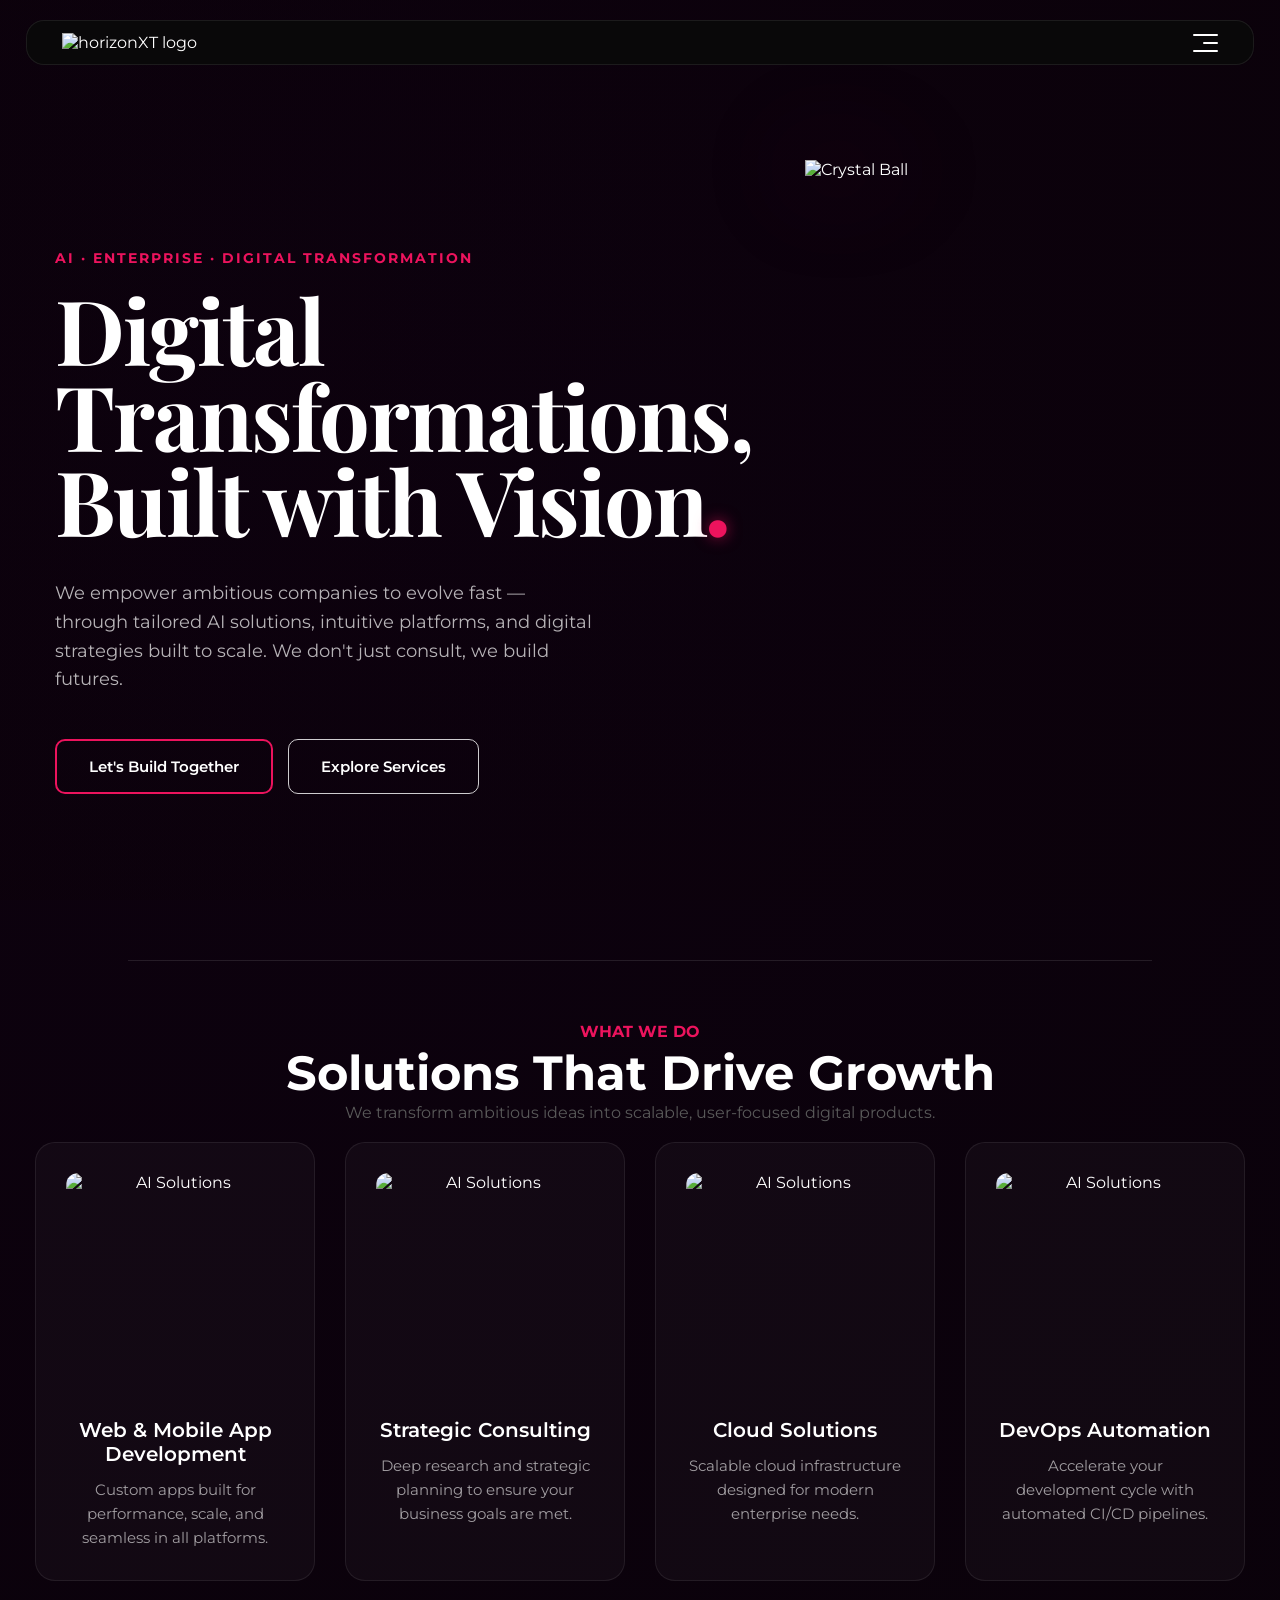
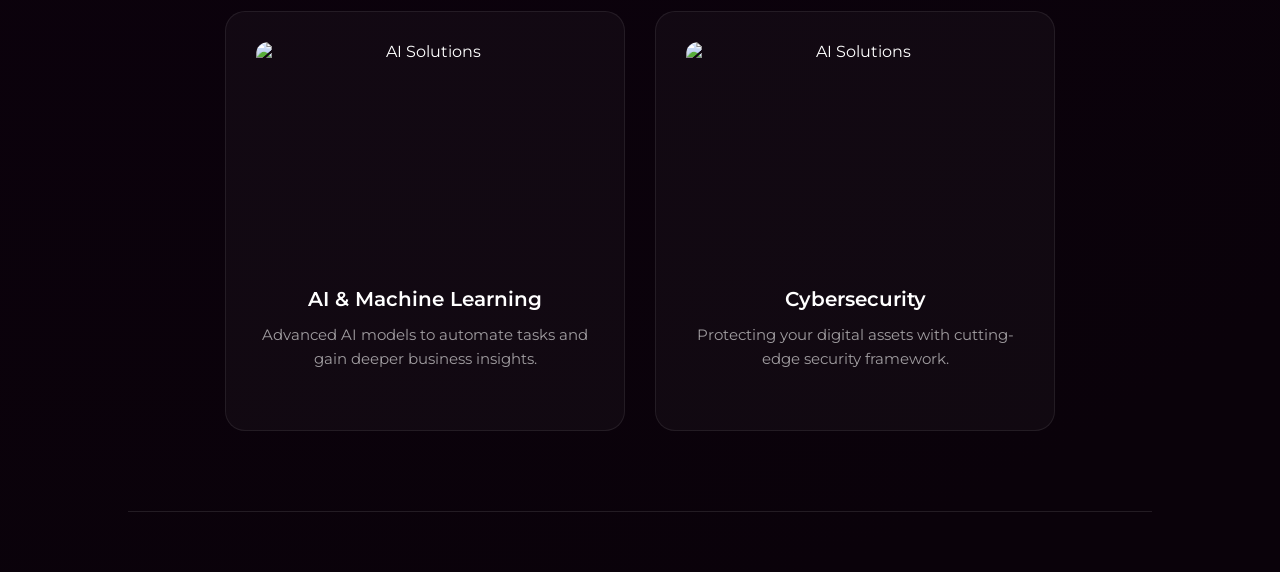
==== commit 92a5932f: "add card with flex box concept" ====
--- a/HTML/index.html
+++ b/HTML/index.html
@@ -56,48 +56,47 @@
             <p class="section-description">We transform ambitious ideas into scalable, user-focused digital products.
             </p>
         </div>
-        <div class="grid">
-            <div class="card1">
+        <div class="flex-container">
+            <div class="card">
                 <img src="https://horizonxt.tech/_next/image?url=%2Fimages%2Fwhat-we-do%2Fcard-1-raw.png&w=1080&q=75"
                     alt="AI Solutions">
                 <h3>Web & Mobile App Development</h3>
                 <p>Custom apps built for performance, scale, and seamless in all platforms.</p>
             </div>
-            <div class="card2">
+            <div class="card">
                 <img src="https://horizonxt.tech/_next/image?url=%2Fimages%2Fservices%2Fconsulting.jpg&w=1080&q=75"
                     alt="AI Solutions">
-                <h3>Web & Mobile App Development</h3>
-                <p>Custom apps built for performance, scale, and seamless in all platforms.</p>
-            </div>
-            <div class="card3">
-                <img src="	https://horizonxt.tech/_next/image?url=%2Fimages%2Fservices%2Fcloud.jpg&w=1080&q=75"
+                <h3>Strategic Consulting</h3>
+                <p>Deep research and strategic planning to ensure your business goals are met.</p>
+            </div>
+            <div class="card">
+                <img src="https://horizonxt.tech/_next/image?url=%2Fimages%2Fservices%2Fcloud.jpg&w=1080&q=75"
                     alt="AI Solutions">
-                <h3>Web & Mobile App Development</h3>
-                <p>Custom apps built for performance, scale, and seamless in all platforms.</p>
-            </div>
-            <br>
-            <div class="card4">
-                <img src="	https://horizonxt.tech/_next/image?url=%2Fimages%2Fservices%2Fcloud.jpg&w=1080&q=75"
+                <h3>Cloud Solutions</h3>
+                <p>Scalable cloud infrastructure designed for modern enterprise needs.</p>
+            </div>
+            <div class="card">
+                <img src="https://horizonxt.tech/_next/image?url=%2Fimages%2Fservices%2Fcloud.jpg&w=1080&q=75"
                     alt="AI Solutions">
-                <h3>Web & Mobile App Development</h3>
-                <p>Custom apps built for performance, scale, and seamless in all platforms.</p>
-            </div>
-            <div class="card5">
-                <img src="	https://horizonxt.tech/_next/image?url=%2Fimages%2Fservices%2Fai.jpg&w=1080&q=75"
+                <h3>DevOps Automation</h3>
+                <p>Accelerate your development cycle with automated CI/CD pipelines.</p>
+            </div>
+            <div class="card">
+                <img src="https://horizonxt.tech/_next/image?url=%2Fimages%2Fservices%2Fai.jpg&w=1080&q=75"
                     alt="AI Solutions">
-                <h3>Web & Mobile App Development</h3>
-                <p>Custom apps built for performance, scale, and seamless in all platforms.</p>
-            </div>
-            <div class="card6">
+                <h3>AI & Machine Learning</h3>
+                <p>Advanced AI models to automate tasks and gain deeper business insights.</p>
+            </div>
+            <div class="card">
                 <img src="https://horizonxt.tech/_next/image?url=%2Fimages%2Fservices%2Fsecurity.jpg&w=1080&q=75"
                     alt="AI Solutions">
-                <h3>Web & Mobile App Development</h3>
-                <p>Custom apps built for performance, scale, and seamless in all platforms.</p>
+                <h3>Cybersecurity</h3>
+                <p>Protecting your digital assets with cutting-edge security framework.</p>
             </div>
         </div>
     </div>
     <!-- Section -->
-    <section id="how-we-do-it">
+    <!-- <section id="how-we-do-it">
         <div class="content-container relative h-full flex flex-col items-center gap-5 md:gap-8 lg:gap-10">
             <div class="text-center"><strong class="section-label">HOW WE WORK</strong>
                 <h2 class="section-title mb-4">From Idea to Impact</h2>
@@ -179,9 +178,9 @@
                 </div>
             </div>
         </div>
-    </section>
-
-    <section id="what-drives-us">
+    </section> -->
+
+    <!-- <section id="what-drives-us">
         <div class="flex justify-center px-4 md:px-6 lg:px-0">
             <div class="relative h-auto w-83.75 md:w-full md:max-w-262">
                 <div class="absolute inset-0 -z-10  h-full pointer-events-none"><img alt="" decoding="async"
@@ -352,9 +351,9 @@
                 </div>
             </div>
         </div>
-    </section>
-
-    <section id="cta" class="content-container">
+    </section> -->
+
+    <!-- <section id="cta" class="content-container">
         <div class="cta-gradient text-center flex flex-col items-center gap-5 md:gap-8">
             <div class="flex flex-col gap-3 md:gap-y-5">
                 <h2 class="section-title">Ready to Build the Future?</h2>
@@ -366,7 +365,7 @@
                 class="cursor-pointer text-nowrap py-3.5 md:rounded-md rounded-sm px-6 inline-flex items-center justify-center gap-2.5 font-medium transition-all duration-500 h-10 md:h-12 text-sm md:text-base rounded-sm md:rounded-md btn-secondary w-62.5">Get
                 in Touch</button>
         </div>
-    </section>
+    </section> -->
 
     <div class="divider"></div>
     <!-- Footer Section -->
@@ -426,7 +425,7 @@
         </div>
 
     </footer> -->
-    <footer class="bg-black py-6 md:py-[64px]">
+    <!-- <footer class="bg-black py-6 md:py-[64px]">
         <div class="content-container">
             <div class="w-full flex flex-col items-center md:items-start gap-y-8 md:gap-y-12"><a class="block"
                     href="/"><img alt="horizoNXT" loading="lazy" width="120" height="10" decoding="async" data-nimg="1"
@@ -504,7 +503,7 @@
                 </div>
             </div>
         </div>
-    </footer>
+    </footer> -->
 
 </body>
 
--- a/CSS/style.css
+++ b/CSS/style.css
@@ -224,18 +224,74 @@
     background-clip: text;
     display: inline-block;
 }
-.grid{
-    display: flex;
-   
-}
-
-.contant-container{
+.flex-container {
+    display: flex;
+    flex-wrap: wrap;
+    justify-content: center;
+    gap: 30px;
+    padding: 20px;
+    max-width: 1250px;
+    
+    margin: 0 auto;
+}
+
+.card {
+    flex: 1 1 250px; /* Grow, Shrink, Basis (Min width before wrapping) */
+    max-width: 400px;
+    min-height: 420px;
+    padding: 30px;
+    background: rgba(255, 255, 255, 0.03);
+    border-radius: 20px;
+    display: flex;
+    flex-direction: column;
+    align-items: center;
+    text-align: center;
+    border: 1px solid rgba(255, 255, 255, 0.08);
+    transition: all 0.3s ease;
+}
+
+.card:hover {
+    transform: translateY(-10px);
+    border-color: #ec135d;
+    background: rgba(255, 255, 255, 0.05);
+    box-shadow: 0 10px 30px rgba(0, 0, 0, 0.5);
+}
+
+.card img {
+    width: 100%;
+    height: 220px;
+    object-fit: cover;
+    margin-bottom: 25px;
+    border-radius: 12px;
+}
+
+.card h3 {
+    font-size: 20px;
+    margin-bottom: 12px;
+    color: white;
+    font-weight: 600;
+}
+
+.card p {
+    font-size: 15px;
+    line-height: 1.6;
+    color: rgba(255, 255, 255, 0.6);
+}
+
+
+/* .card1:hover, .card2:hover, .card3:hover{
+    background: rgba(255, 255, 255, 0.1);
+    transform: translateY(-10px);
+    box-shadow: 0 10px 20px rgba(236, 19, 93, 0.2);
+}    */
+
+/* .contant-container{
     display: flex;
     align-items: center;
     justify-content: space-between;
     gap: 40px;
 }
-
+ */
 
 
 
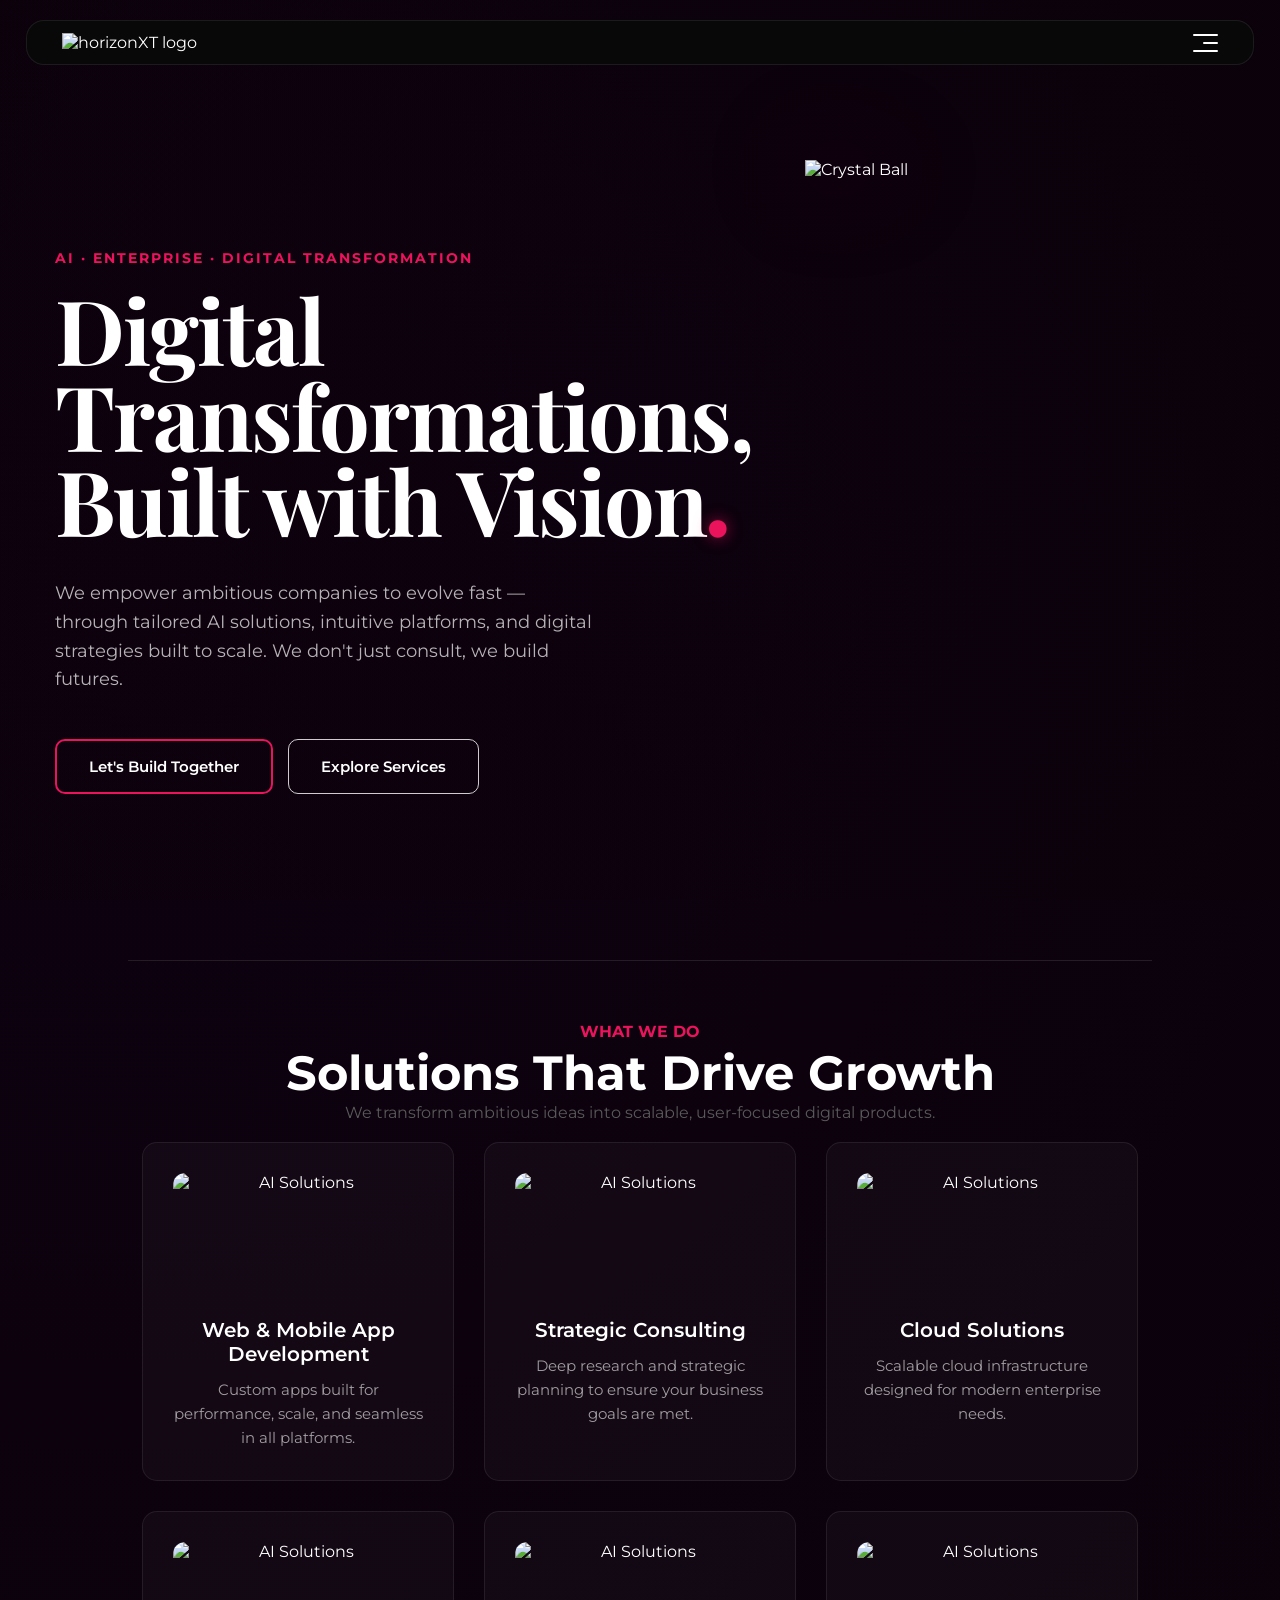
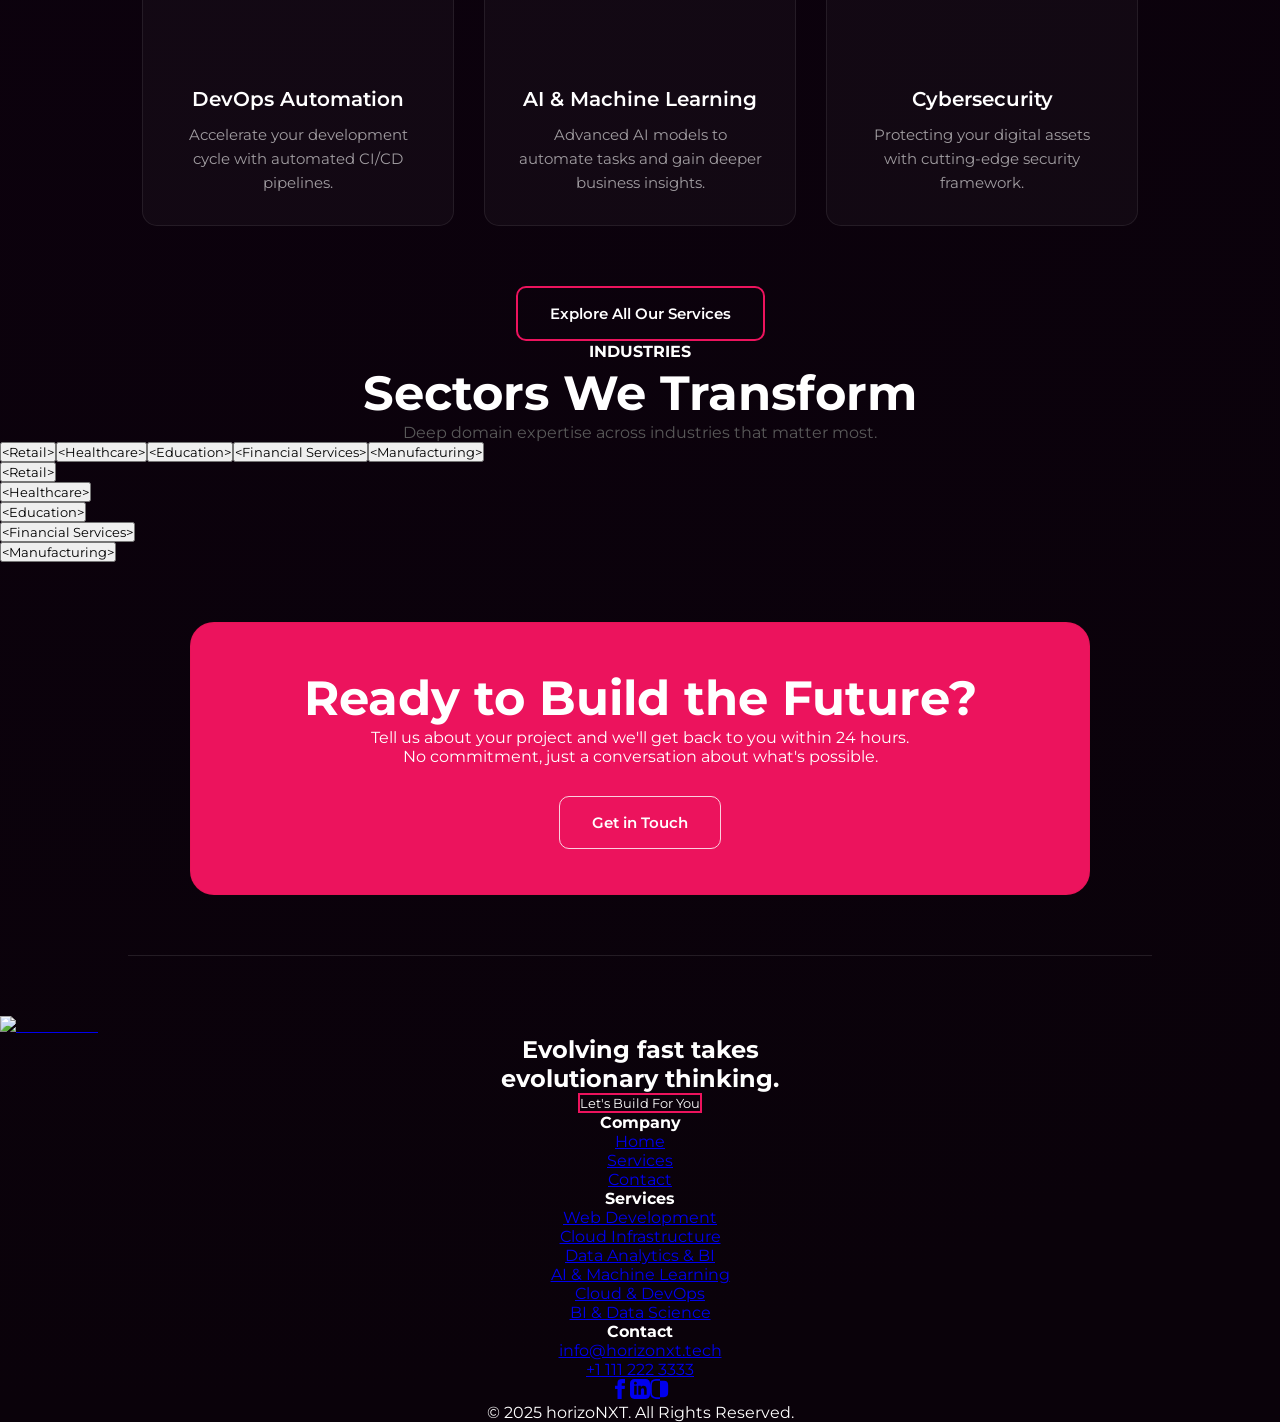
==== commit 68cb5050: "Update Flex Box Card with proper css and add Get in toch section with proper css  after add footer s" ====
--- a/HTML/index.html
+++ b/HTML/index.html
@@ -1,18 +1,18 @@
-<!DOCTYPE html>
+<!doctype html>
 <html lang="en">
 
 <head>
-    <meta charset="UTF-8">
-    <meta name="viewport" content="width=device-width, initial-scale=1.0">
+    <meta charset="UTF-8" />
+    <meta name="viewport" content="width=device-width, initial-scale=1.0" />
     <title>Horizonxt-Clone</title>
-    <link rel="stylesheet" href="../CSS/style.css">
+    <link rel="stylesheet" href="../CSS/style.css" />
 </head>
 
 <body>
     <!-- Nav Bar -->
     <nav class="nav-bar">
         <div class="logo">
-            <img src="https://horizonxt.tech/_next/static/media/logo.3b18220d.svg" alt="horizonXT logo">
+            <img src="https://horizonxt.tech/_next/static/media/logo.3b18220d.svg" alt="horizonXT logo" />
         </div>
         <div class="menu-icon">
             <span></span>
@@ -26,10 +26,13 @@
             <div class="hero-content">
                 <div class="info">
                     <p class="tagline">AI · ENTERPRISE · DIGITAL TRANSFORMATION</p>
-                    <h1>Digital Transformations,<br>Built with Vision<span class="dot">.</span></h1>
+                    <h1>
+                        Digital Transformations,<br />Built with Vision<span class="dot">.</span>
+                    </h1>
                     <p class="description">
-                        We empower ambitious companies to evolve fast — through tailored AI solutions, intuitive
-                        platforms, and digital strategies built to scale. We don't just consult, we build futures.
+                        We empower ambitious companies to evolve fast — through tailored
+                        AI solutions, intuitive platforms, and digital strategies built to
+                        scale. We don't just consult, we build futures.
                     </p>
                     <div class="hero-btns">
                         <button class="btn btn-primary">Let's Build Together</button>
@@ -37,12 +40,10 @@
                     </div>
                 </div>
                 <div class="hero-image">
-
                     <div class="crystal-ball">
                         <img src="https://horizonxt.tech/_next/image?url=%2Fimages%2Fhero%2Fcrystal-ball.png&w=1080&q=75"
-                            alt="Crystal Ball">
-                    </div>
-
+                            alt="Crystal Ball" />
+                    </div>
                 </div>
             </div>
         </div>
@@ -53,48 +54,117 @@
         <div class="txt-center">
             <h2 class="section-label">What We Do</h2>
             <h2 class="section-title">Solutions That Drive Growth</h2>
-            <p class="section-description">We transform ambitious ideas into scalable, user-focused digital products.
+            <p class="section-description">
+                We transform ambitious ideas into scalable, user-focused digital
+                products.
             </p>
         </div>
         <div class="flex-container">
             <div class="card">
                 <img src="https://horizonxt.tech/_next/image?url=%2Fimages%2Fwhat-we-do%2Fcard-1-raw.png&w=1080&q=75"
-                    alt="AI Solutions">
+                    alt="AI Solutions" />
                 <h3>Web & Mobile App Development</h3>
-                <p>Custom apps built for performance, scale, and seamless in all platforms.</p>
+                <p>
+                    Custom apps built for performance, scale, and seamless in all
+                    platforms.
+                </p>
             </div>
             <div class="card">
                 <img src="https://horizonxt.tech/_next/image?url=%2Fimages%2Fservices%2Fconsulting.jpg&w=1080&q=75"
-                    alt="AI Solutions">
+                    alt="AI Solutions" />
                 <h3>Strategic Consulting</h3>
-                <p>Deep research and strategic planning to ensure your business goals are met.</p>
+                <p>
+                    Deep research and strategic planning to ensure your business goals
+                    are met.
+                </p>
             </div>
             <div class="card">
                 <img src="https://horizonxt.tech/_next/image?url=%2Fimages%2Fservices%2Fcloud.jpg&w=1080&q=75"
-                    alt="AI Solutions">
+                    alt="AI Solutions" />
                 <h3>Cloud Solutions</h3>
-                <p>Scalable cloud infrastructure designed for modern enterprise needs.</p>
+                <p>
+                    Scalable cloud infrastructure designed for modern enterprise needs.
+                </p>
             </div>
             <div class="card">
                 <img src="https://horizonxt.tech/_next/image?url=%2Fimages%2Fservices%2Fcloud.jpg&w=1080&q=75"
-                    alt="AI Solutions">
+                    alt="AI Solutions" />
                 <h3>DevOps Automation</h3>
-                <p>Accelerate your development cycle with automated CI/CD pipelines.</p>
+                <p>
+                    Accelerate your development cycle with automated CI/CD pipelines.
+                </p>
             </div>
             <div class="card">
                 <img src="https://horizonxt.tech/_next/image?url=%2Fimages%2Fservices%2Fai.jpg&w=1080&q=75"
-                    alt="AI Solutions">
+                    alt="AI Solutions" />
                 <h3>AI & Machine Learning</h3>
-                <p>Advanced AI models to automate tasks and gain deeper business insights.</p>
+                <p>
+                    Advanced AI models to automate tasks and gain deeper business
+                    insights.
+                </p>
             </div>
             <div class="card">
                 <img src="https://horizonxt.tech/_next/image?url=%2Fimages%2Fservices%2Fsecurity.jpg&w=1080&q=75"
-                    alt="AI Solutions">
+                    alt="AI Solutions" />
                 <h3>Cybersecurity</h3>
-                <p>Protecting your digital assets with cutting-edge security framework.</p>
-            </div>
+                <p>
+                    Protecting your digital assets with cutting-edge security framework.
+                </p>
+            </div>
+        </div>
+        <div class="explore-btn">
+            <button class="btn btn-primary">Explore All Our Services</button>
         </div>
     </div>
+
+    <div class="industries-section">
+        <div class="text-center">
+            <strong class="section-label">INDUSTRIES</strong>
+            <h2 class="section-title ">Sectors We&nbsp;Transform</h2>
+            <p class="section-description">
+                Deep domain expertise across industries that matter most.
+            </p>
+        </div>
+        <div class="flex flex-col ">
+            <div>
+                <button>
+                    &lt;<!-- -->Retail<!-- -->&gt;</button><button>
+                    &lt;<!-- -->Healthcare<!-- -->&gt;</button><button>
+                    &lt;<!-- -->Education<!-- -->&gt;</button><button>
+                    &lt;<!-- -->Financial Services<!-- -->&gt;</button><button>
+                    &lt;<!-- -->Manufacturing<!-- -->&gt;
+                </button>
+            </div>
+            <div>
+                <div>
+                    <button>
+                        <span>&lt;<!-- -->Retail<!-- -->&gt;</span>
+                    </button>
+                </div>
+                <div>
+                    <button>
+                        <span>&lt;<!-- -->Healthcare<!-- -->&gt;</span>
+                    </button>
+                </div>
+                <div>
+                    <button>
+                        <span>&lt;<!-- -->Education<!-- -->&gt;</span>
+                    </button>
+                </div>
+                <div>
+                    <button>
+                        <span>&lt;<!-- -->Financial Services<!-- -->&gt;</span>
+                    </button>
+                </div>
+                <div>
+                    <button>
+                        <span>&lt;<!-- -->Manufacturing<!-- -->&gt;</span>
+                    </button>
+                </div>
+            </div>
+        </div>
+    </div>
+
     <!-- Section -->
     <!-- <section id="how-we-do-it">
         <div class="content-container relative h-full flex flex-col items-center gap-5 md:gap-8 lg:gap-10">
@@ -366,70 +436,25 @@
                 in Touch</button>
         </div>
     </section> -->
+   <!-- Get in Touch section -->
+    <div class="touch-section">
+        <div class="touch-content">
+            <h2 class="section-title">Ready to Build the Future?</h2>
+            <p class="section-p">
+                Tell us about your project and we'll get back to you within 24 hours. <br class="hidden md:block">No
+                commitment, just a conversation about what's possible.
+            </p>
+        </div>
+        <button class="btn btn-secondary touch-btn">
+            Get in Touch</button>
+    </div>
 
     <div class="divider"></div>
-    <!-- Footer Section -->
-    <!-- <footer class="footer">
-
-        <div class="contant-container">
-            <div class="footer-logo">
-                <img src="https://horizonxt.tech/_next/static/media/logo.3b18220d.svg" alt="horizonXT logo">
-            </div>
-            <div class="contant">
-                <h2>Evolving fast takes
-                    evolutionary thinking.</h2>
-                <button class="btn btn-primary">Let's Build Together</button>
-            </div>
-            <div class="menu">
-                <div class="company">
-                    <h3>Company</h3>
-                    <ul>
-                        <li><a href="#">Home</a></li>
-                        <li><a href="#">Services</a></li>
-                        <li><a href="#">Contact</a></li>
-                    </ul>
-                </div>
-                <div class="services">
-                    <h3>Services</h3>
-                    <ul>
-                        Web Development
-
-
-
-
-
-                        <li><a href="#">Cloud Infrastructure</a></li>
-                        <li><a href="#">Data Analytics & BI</a></li>
-                        <li><a href="#">AI & Machine Learning</a></li>
-                        <li><a href="#">Cloud & DevOps</a></li>
-                        <li><a href="#">BI & Data Science</a></li>
-                    </ul>
-                </div>
-                <div class="contact">
-                    <h3>Contact</h3>
-                    <ul>
-
-
-                        <li><a href="#">info@horizonxt.tech</a></li>
-
-                        <li><a href="#">+1 111 222 3333</a></li>
-                    </ul>
-                </div>
-                <div class="text-center ">
-                    <p class="text-xs">© 2025 horizoNXT. <span class="text-accent">All Rights Reserved.</span></p>
-                </div>
-
-
-            </div>
-
-        </div>
-
-    </footer> -->
-    <!-- <footer class="bg-black py-6 md:py-[64px]">
+
+    <footer class="footer-container">
         <div class="content-container">
-            <div class="w-full flex flex-col items-center md:items-start gap-y-8 md:gap-y-12"><a class="block"
-                    href="/"><img alt="horizoNXT" loading="lazy" width="120" height="10" decoding="async" data-nimg="1"
-                        class="mt-1" style="color:transparent" src="/images/logo/logo.svg"></a>
+            <div><a href="/"><img alt="horizoNXT" loading="lazy" width="120" height="10" decoding="async" data-nimg="1"
+                        class="mt-1" style="color:transparent" src="https://horizonxt.tech/_next/static/media/logo.3b18220d.svg"></a>
                 <div
                     class="w-full flex md:flex-row flex-col items-center justify-between text-center md:text-left gap-y-4 md:gap-y-0">
                     <h2 class="font-serif font-extrabold text-[24px] md:text-[28px] text-white leading-[120%] ">Evolving
@@ -503,8 +528,7 @@
                 </div>
             </div>
         </div>
-    </footer> -->
-
+    </footer>
 </body>
 
 </html>
--- a/CSS/style.css
+++ b/CSS/style.css
@@ -39,10 +39,12 @@
     right: 0;
     z-index: 1000;
 }
+/* Nav bar img logo size  */
 
 .logo img {
     height: 32px;
 }
+
 
 .menu-icon {
     display: flex;
@@ -67,7 +69,7 @@
 
 /* Hero Section Refined */
 .hero-section {
-  
+
     min-height: 100vh;
     background-image: url('https://horizonxt.tech/_next/image?url=%2Fimages%2Fhero%2Fhero-bg.jpg&w=1920&q=75');
     background-size: cover;
@@ -76,7 +78,8 @@
     align-items: center;
     position: relative;
     overflow: hidden;
-    padding-top: 100px; /* Space for fixed nav */
+    padding-top: 100px;
+    /* Space for fixed nav */
 }
 
 .hero-section::after {
@@ -88,18 +91,18 @@
 }
 
 .hero-content {
-      display: flex;
+    display: flex;
     align-items: center;
     justify-content: space-between;
     width: 100%;
     position: relative;
     z-index: 2;
     padding-bottom: 50px;
-  
+
 }
 
 .info {
-  margin-top: 8%;
+    margin-top: 8%;
     flex: 1;
     padding-right: 20px;
 }
@@ -183,7 +186,8 @@
     animation: float 4s ease-in-out infinite;
     width: 420px;
     height: 700px;
-    margin-bottom: -70px; /* Pull it down onto the platform */
+    margin-bottom: -70px;
+    /* Pull it down onto the platform */
 }
 
 .crystal-ball img {
@@ -192,38 +196,48 @@
     display: block;
     filter: drop-shadow(0 0 50px rgba(236, 19, 93, 0.5));
 }
-.divider{
+
+.divider {
     height: 1px;
     background: rgba(255, 255, 255, 0.1);
     margin: 60px auto;
     width: 80%;
 }
-.txt-center{
-    text-align: center;
-}
-.section-label{
-   text-transform: uppercase;
+
+.txt-center {
+    text-align: center;
+}
+/* Section Spacing & Card Styles  */
+.section{
+    padding: 0 100px;
+}
+
+.section-label {
+    text-transform: uppercase;
     color: #ec135d;
     font-size: 16px;
     font-weight: 700;
     line-height: 22px;
 }
-.section-title{
-  color: #fff;
+
+.section-title {
+    color: #fff;
     font-family: var(--font-serif);
     font-size: 48px;
     font-style: normal;
     font-weight: 700;
     line-height: 60px;
 }
-.section-description{
+
+.section-description {
     -tw-gradient-position: to right in oklab;
     background-image: linear-gradient(var(--tw-gradient-stops));
-        color: #595959;
-    
+    color: #595959;
+
     background-clip: text;
     display: inline-block;
 }
+/* flex box for cards */
 .flex-container {
     display: flex;
     flex-wrap: wrap;
@@ -231,17 +245,22 @@
     gap: 30px;
     padding: 20px;
     max-width: 1250px;
-    
+
     margin: 0 auto;
-}
+
+}
+/* flex box for card  */
 
 .card {
-    flex: 1 1 250px; /* Grow, Shrink, Basis (Min width before wrapping) */
-    max-width: 400px;
-    min-height: 420px;
+    flex: 0 0 30%;
+    /* Har card 30% width lega */
+    max-width: 30%;
+
+
+    min-height: 80px;
     padding: 30px;
     background: rgba(255, 255, 255, 0.03);
-    border-radius: 20px;
+    border-radius: 15px;
     display: flex;
     flex-direction: column;
     align-items: center;
@@ -259,7 +278,7 @@
 
 .card img {
     width: 100%;
-    height: 220px;
+    height: 120px;
     object-fit: cover;
     margin-bottom: 25px;
     border-radius: 12px;
@@ -278,143 +297,48 @@
     color: rgba(255, 255, 255, 0.6);
 }
 
-
-/* .card1:hover, .card2:hover, .card3:hover{
-    background: rgba(255, 255, 255, 0.1);
-    transform: translateY(-10px);
-    box-shadow: 0 10px 20px rgba(236, 19, 93, 0.2);
-}    */
-
-/* .contant-container{
-    display: flex;
-    align-items: center;
-    justify-content: space-between;
-    gap: 40px;
-}
- */
-
-
-
-
-
-
-
-
-
-
-
-
-
-
-
-
-
-
-
-
-
-
-
-
-
-
-
-
-
-
-
-
-
-
-
-
-
-
-
-/* Float Animation */
-@keyframes float {
-    0% { transform: translateY(0px) rotate(0deg); }
-    50% { transform: translateY(-25px) rotate(1deg); }
-    100% { transform: translateY(0px) rotate(0deg); }
-}
-
-/* Glow Effect behind the ball */
-.visual-container::before {
-    content: '';
-    position: absolute;
-    top: 20%;
-    left: 50%;
-    transform: translate(-50%, -50%);
-    width: 300px;
-    height: 300px;
-    background: radial-gradient(circle, rgba(236, 19, 93, 0.25) 0%, transparent 70%);
-    z-index: 1;
-    filter: blur(40px);
-}
-
-/* Responsive adjustments */
-@media (max-width: 1024px) {
-    .info h1 {
-        font-size: 60px;
-    }
-    .hero-content {
-        flex-direction: column;
-        text-align: center;
-        gap: 60px;
-    }
-    .info {
-        padding-right: 0;
-        display: flex;
-        flex-direction: column;
-        align-items: center;
-    }
-    .hero-image {
-        justify-content: center;
-        padding-right: 0;
-    }
-}
-
-@media (max-width: 768px) {
-    .info h1 {
-        font-size: 45px;
-    }
-    .nav-bar {
-        padding: 10px 20px;
-    }
-    .container {
-        padding: 0 20px;
-    }
-    .crystal-ball {
-        width: 280px;
-    }
-    .platform {
-        width: 350px;
-        margin-top: -80px;
-    }
-}
-
-.base {
-    width: 550px;
-    height: auto;
-}
-
-@keyframes float {
-    0%, 100% { transform: translateY(0); }
-    50% { transform: translateY(-25px); }
-}
-
-@media (max-width: 992px) {
-    .container { padding: 0 20px; }
-    .hero-content {
-        flex-direction: column;
-        text-align: center;
-        padding-top: 100px;
-    }
-    .info { padding: 0; margin-bottom: 60px; }
-    .info h1 { font-size: 52px; }
-    .description { margin: 0 auto 40px auto; }
-    .hero-btns { justify-content: center; }
-    .ball { width: 240px; }
-    .base { width: 420px; }
-    .platform { margin-top: -45px; }
-}
+.explore-btn {
+    text-align: center;
+    margin-top: 40px;
+}
+.text-center{
+    text-align: center;
+
+}
+.text-center .section-label{
+    text-transform: uppercase;
+    color: var(--accent-primary);
+    font-size: 16px;
+    font-weight: 700;
+    line-height: 22px;
+}
+.text-center .section-title{
+    color: #fff;
+    font-family: var(--font-serif);
+    font-size: 48px;
+    font-style: normal;
+    font-weight: 700;
+    line-height: 60px;
+}
+.text-center .section-description{
+    -tw-gradient-position: to right in oklab;
+    background-image: linear-gradient(var(--tw-gradient-stops));
+    color: #595959;
+    background-clip: text;
+    display: inline-block;
+}
+
+.touch-section{
+    background:#ec135d;
+    border: 1px solid rgba(179, 24, 24, 0.08);
+    border-radius: 24px;
+    padding: 45px 111px;
+    max-width: 900px;   
+    margin: 60px auto;
+    text-align: center;
+
+}
+.touch-content{
+    margin-bottom: 30px;
+
+}
